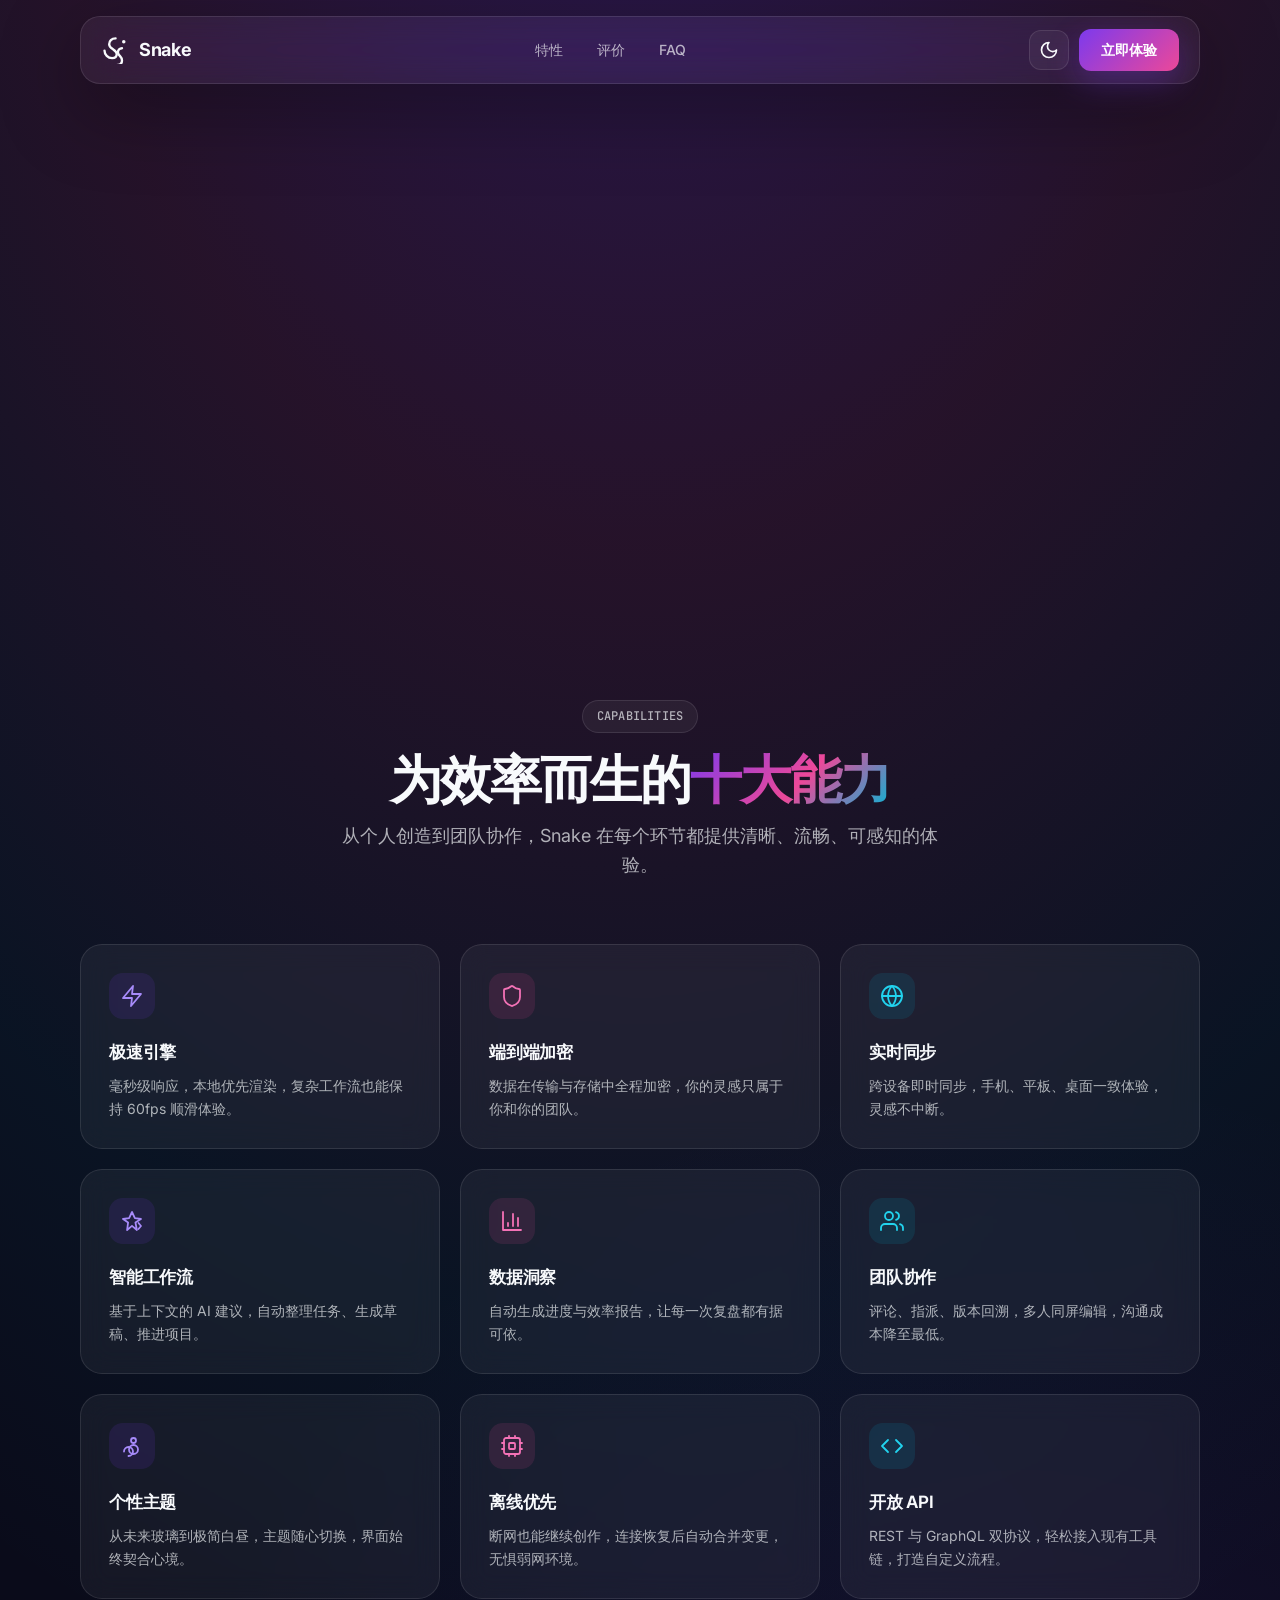
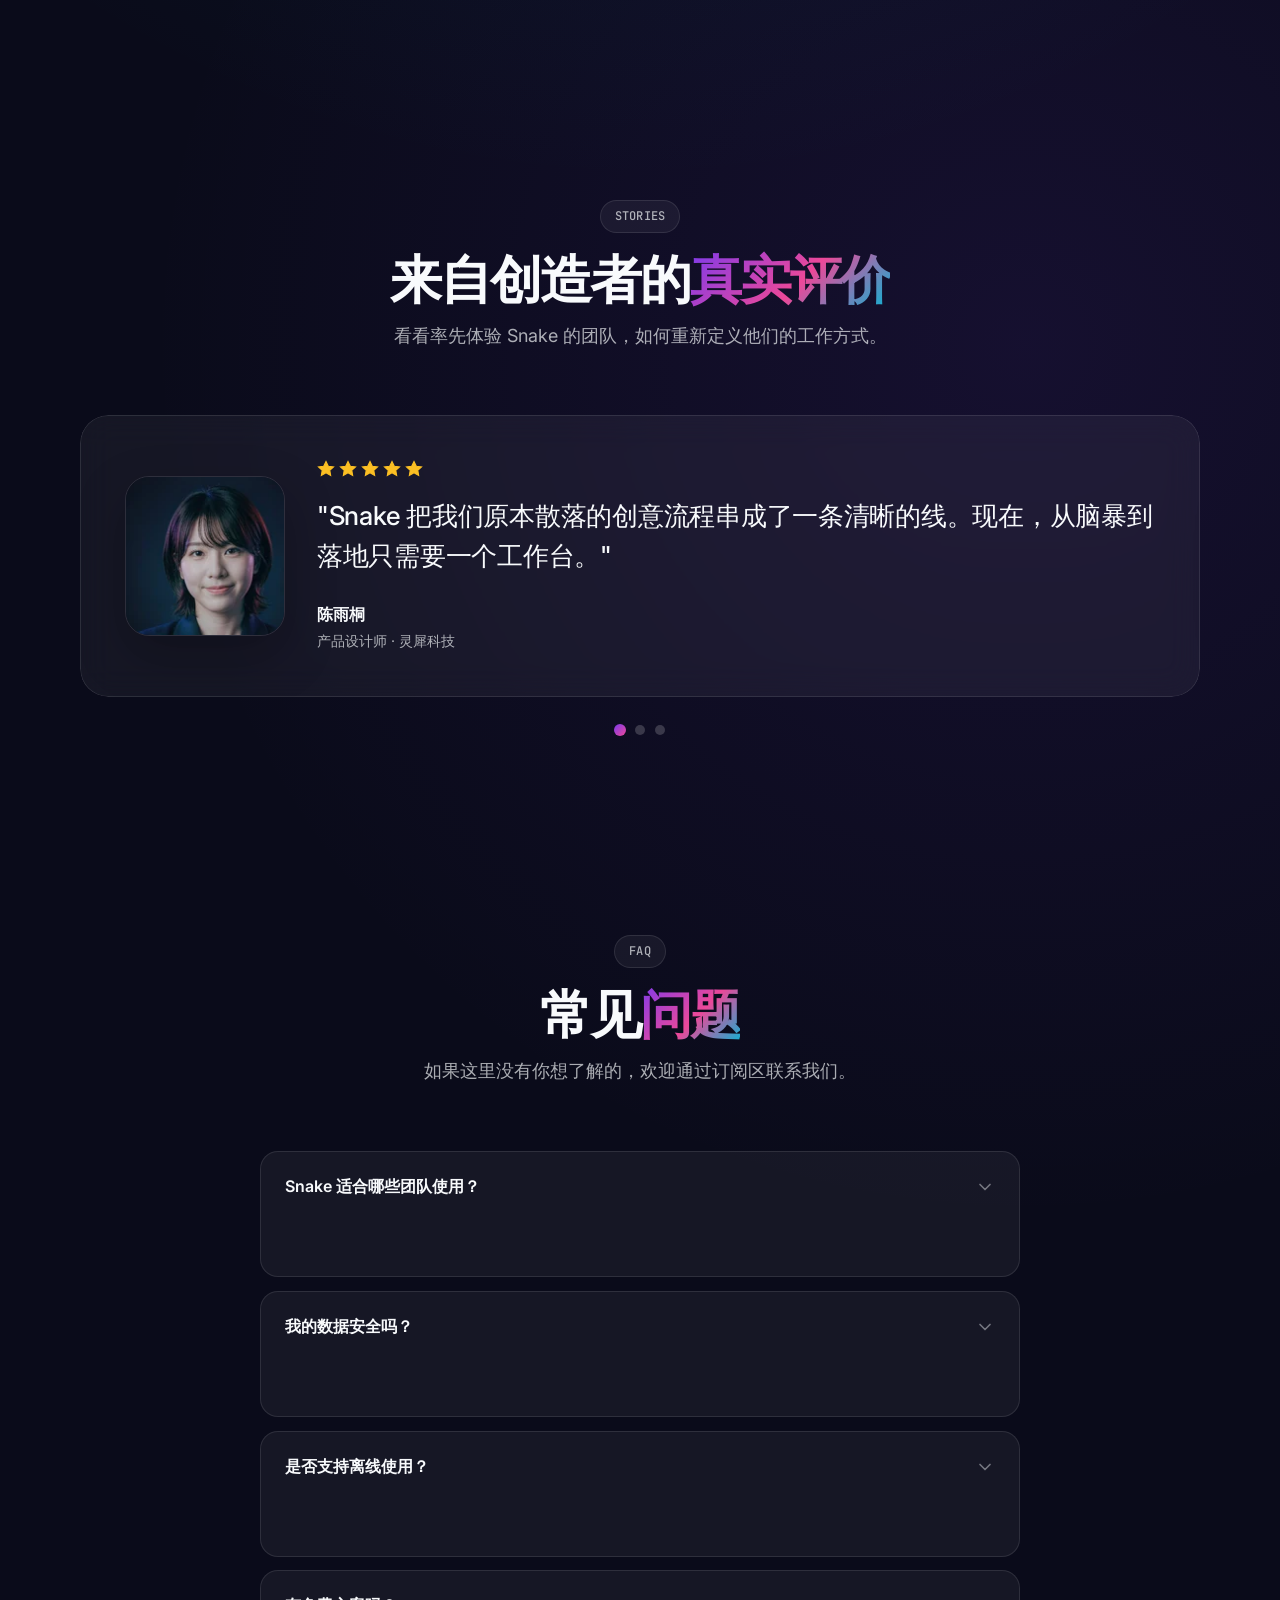
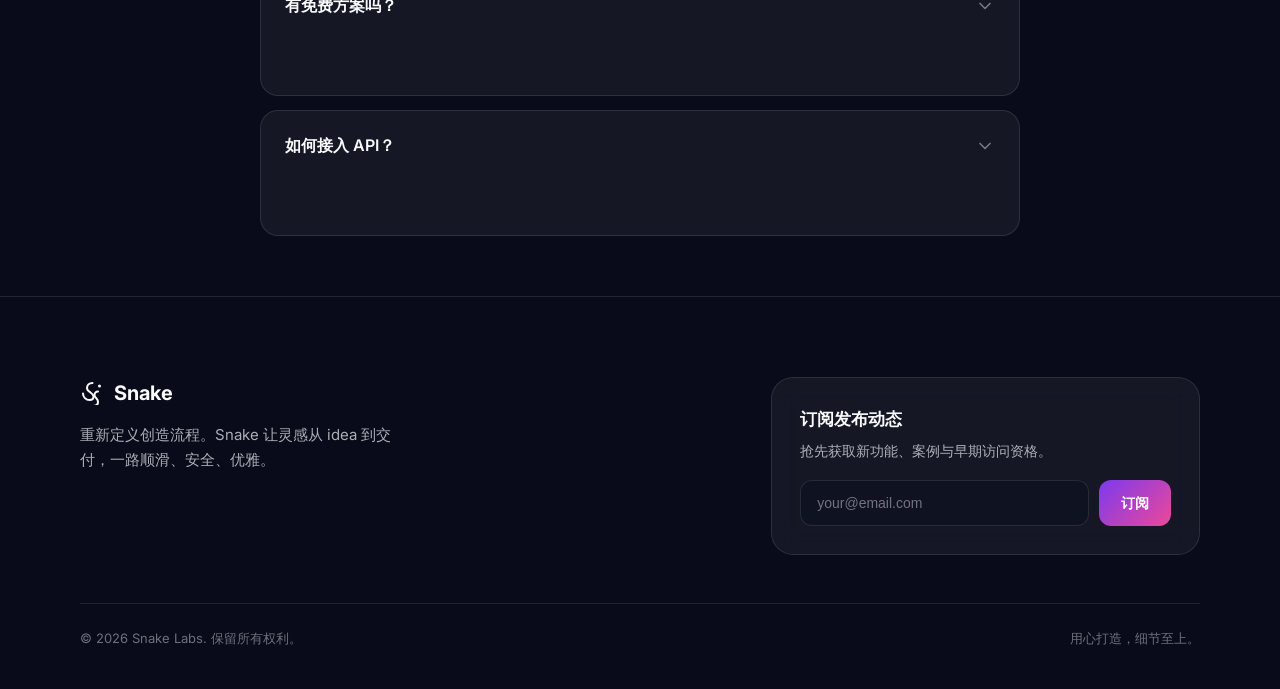
==== snake-landing.html @ 507a7ed9 "Add files via upload" ====
<!DOCTYPE html>
<html lang="zh-CN" data-theme="dark">
<head>
<meta charset="UTF-8">
<meta name="viewport" content="width=device-width, initial-scale=1.0">
<title>Snake · 重新定义创造流程</title>
<meta name="description" content="Snake 是一款从灵感到交付的 AI 协作工作台。极速、安全、优雅。">
<link rel="preconnect" href="https://fonts.googleapis.com">
<link href="https://fonts.googleapis.com/css2?family=Inter:wght@400;500;600;700;800&family=JetBrains+Mono:wght@400;500&display=swap" rel="stylesheet">
<style>
:root,
[data-theme="dark"] {
  --bg: #0A0B1A;
  --bg-elevated: #0F1221;
  --bg-radial: radial-gradient(ellipse 160% 80% at 50% -10%, rgba(124,58,237,0.28) 0%, rgba(236,72,153,0.12) 30%, rgba(6,182,212,0.05) 55%, transparent 70%), radial-gradient(circle at 80% 50%, rgba(124,58,237,0.10), transparent 40%), #0A0B1A;
  --surface: rgba(255, 255, 255, 0.05);
  --surface-hover: rgba(255, 255, 255, 0.09);
  --text-primary: #F8FAFC;
  --text-secondary: rgba(248, 250, 252, 0.68);
  --text-tertiary: rgba(248, 250, 252, 0.42);
  --hairline: rgba(255, 255, 255, 0.10);
  --hairline-strong: rgba(255, 255, 255, 0.18);
  --shadow: 0 24px 80px rgba(0, 0, 0, 0.35);
  --glow-violet: rgba(124, 58, 237, 0.45);
  --glow-pink: rgba(236, 72, 153, 0.35);
  --glow-cyan: rgba(6, 182, 212, 0.35);
}

[data-theme="light"] {
  --bg: #F8FAFC;
  --bg-elevated: #FFFFFF;
  --bg-radial: radial-gradient(ellipse 160% 80% at 50% -10%, rgba(124,58,237,0.14) 0%, rgba(236,72,153,0.08) 30%, rgba(6,182,212,0.05) 55%, transparent 70%), radial-gradient(circle at 80% 50%, rgba(124,58,237,0.06), transparent 40%), #F8FAFC;
  --surface: rgba(255, 255, 255, 0.72);
  --surface-hover: rgba(255, 255, 255, 0.90);
  --text-primary: #0A0B1A;
  --text-secondary: rgba(10, 11, 26, 0.64);
  --text-tertiary: rgba(10, 11, 26, 0.42);
  --hairline: rgba(10, 11, 26, 0.08);
  --hairline-strong: rgba(10, 11, 26, 0.14);
  --shadow: 0 24px 80px rgba(2, 6, 23, 0.10);
  --glow-violet: rgba(124, 58, 237, 0.22);
  --glow-pink: rgba(236, 72, 153, 0.16);
  --glow-cyan: rgba(6, 182, 212, 0.18);
}

* {
  box-sizing: border-box;
  margin: 0;
  padding: 0;
}

html {
  scroll-behavior: smooth;
}

body {
  font-family: "Inter", system-ui, -apple-system, BlinkMacSystemFont, "Segoe UI", Roboto, sans-serif;
  background: var(--bg-radial);
  color: var(--text-primary);
  min-height: 100vh;
  overflow-x: hidden;
  line-height: 1.6;
}

.mono {
  font-family: "JetBrains Mono", "SF Mono", Consolas, monospace;
}

a {
  color: inherit;
  text-decoration: none;
}

img {
  max-width: 100%;
  display: block;
}

button {
  font: inherit;
  cursor: pointer;
  border: none;
  background: none;
  color: inherit;
}

ul, ol {
  list-style: none;
}

.container {
  width: min(1120px, calc(100% - 48px));
  margin: 0 auto;
}

.section-label {
  display: inline-flex;
  align-items: center;
  gap: 8px;
  padding: 6px 14px;
  border-radius: 999px;
  background: var(--surface);
  border: 1px solid var(--hairline);
  color: var(--text-secondary);
  font-size: 12px;
  font-weight: 500;
  letter-spacing: 0.02em;
  font-family: "JetBrains Mono", monospace;
  text-transform: uppercase;
}

.gradient-text {
  background: linear-gradient(135deg, #7C3AED 0%, #EC4899 55%, #06B6D4 100%);
  -webkit-background-clip: text;
  background-clip: text;
  color: transparent;
}

.btn {
  display: inline-flex;
  align-items: center;
  justify-content: center;
  gap: 8px;
  padding: 14px 28px;
  border-radius: 14px;
  font-weight: 600;
  font-size: 15px;
  transition: transform 200ms ease-out, opacity 200ms ease-out, box-shadow 200ms ease-out;
}

.btn:active {
  transform: scale(0.98);
}

.btn-primary {
  background: linear-gradient(135deg, #7C3AED 0%, #EC4899 100%);
  color: #fff;
  box-shadow: 0 12px 32px rgba(124, 58, 237, 0.30);
}

.btn-primary:hover {
  transform: translateY(-2px);
  box-shadow: 0 18px 42px rgba(124, 58, 237, 0.40);
}

.btn-secondary {
  background: var(--surface);
  border: 1px solid var(--hairline);
  color: var(--text-primary);
  backdrop-filter: blur(10px);
}

.btn-secondary:hover {
  background: var(--surface-hover);
  border-color: var(--hairline-strong);
  transform: translateY(-2px);
}

.reveal {
  opacity: 0;
  transform: translateY(24px);
  transition: opacity 700ms cubic-bezier(0.16, 1, 0.3, 1), transform 700ms cubic-bezier(0.16, 1, 0.3, 1);
  will-change: transform, opacity;
}

.reveal.in-view {
  opacity: 1;
  transform: translateY(0);
}

/* Intro */
.intro-screen {
  position: fixed;
  inset: 0;
  z-index: 100;
  display: flex;
  align-items: center;
  justify-content: center;
  background: var(--bg-radial);
  pointer-events: none;
  opacity: 1;
  transition: opacity 600ms ease-out, visibility 600ms ease-out;
}

.intro-screen.is-hidden {
  opacity: 0;
  visibility: hidden;
}

.intro-text {
  font-size: clamp(28px, 6vw, 64px);
  font-weight: 700;
  letter-spacing: -0.03em;
  text-align: center;
  opacity: 0;
  transform: translateY(12px);
  transition: opacity 900ms ease-out, transform 900ms ease-out;
}

.intro-text.visible {
  opacity: 1;
  transform: translateY(0);
}

/* Navigation */
.nav {
  position: fixed;
  top: 0;
  left: 0;
  right: 0;
  z-index: 50;
  padding: 16px 0;
}

.nav-inner {
  display: flex;
  align-items: center;
  justify-content: space-between;
  padding: 12px 20px;
  border-radius: 20px;
  background: rgba(255, 255, 255, 0.05);
  border: 1px solid var(--hairline);
  backdrop-filter: blur(20px) saturate(140%);
  box-shadow: var(--shadow);
}

[data-theme="light"] .nav-inner {
  background: rgba(255, 255, 255, 0.72);
}

.nav-logo {
  display: inline-flex;
  align-items: center;
  gap: 10px;
  font-weight: 700;
  font-size: 18px;
  letter-spacing: -0.02em;
}

.nav-links {
  display: flex;
  align-items: center;
  gap: 6px;
}

.nav-links a {
  padding: 8px 14px;
  border-radius: 10px;
  font-size: 14px;
  font-weight: 500;
  color: var(--text-secondary);
  transition: color 200ms, background 200ms;
}

.nav-links a:hover {
  color: var(--text-primary);
  background: var(--surface);
}

.nav-actions {
  display: flex;
  align-items: center;
  gap: 10px;
}

.icon-btn {
  width: 40px;
  height: 40px;
  display: inline-flex;
  align-items: center;
  justify-content: center;
  border-radius: 12px;
  background: var(--surface);
  border: 1px solid var(--hairline);
  color: var(--text-primary);
  transition: background 200ms, transform 150ms;
}

.icon-btn:hover {
  background: var(--surface-hover);
  transform: translateY(-1px);
}

.icon-btn svg {
  width: 20px;
  height: 20px;
  stroke-width: 2;
}

.menu-toggle {
  display: none;
}

/* Hero */
.hero {
  padding: 160px 0 90px;
  position: relative;
}

.hero-grid {
  display: grid;
  grid-template-columns: 1.05fr 0.95fr;
  align-items: center;
  gap: 56px;
}

.hero-content > * {
  opacity: 0;
  transform: translateY(28px);
  transition: opacity 800ms cubic-bezier(0.16, 1, 0.3, 1), transform 800ms cubic-bezier(0.16, 1, 0.3, 1);
}

body.ready .hero-content > * {
  opacity: 1;
  transform: translateY(0);
}

body.ready .hero-content > *:nth-child(1) { transition-delay: 0ms; }
body.ready .hero-content > *:nth-child(2) { transition-delay: 90ms; }
body.ready .hero-content > *:nth-child(3) { transition-delay: 180ms; }
body.ready .hero-content > *:nth-child(4) { transition-delay: 270ms; }
body.ready .hero-content > *:nth-child(5) { transition-delay: 360ms; }

.hero-title {
  font-size: clamp(64px, 11vw, 120px);
  font-weight: 800;
  letter-spacing: -0.05em;
  line-height: 0.95;
  margin: 18px 0 22px;
}

.hero-subtitle {
  font-size: clamp(18px, 2.2vw, 22px);
  color: var(--text-secondary);
  max-width: 480px;
  line-height: 1.6;
}

.hero-actions {
  display: flex;
  flex-wrap: wrap;
  gap: 14px;
  margin-top: 38px;
}

/* Mockup */
.mockup-stage {
  perspective: 1200px;
  opacity: 0;
  transform: translateY(40px) rotateY(-8deg);
  transition: opacity 900ms cubic-bezier(0.16, 1, 0.3, 1) 420ms, transform 900ms cubic-bezier(0.16, 1, 0.3, 1) 420ms;
}

body.ready .mockup-stage {
  opacity: 1;
  transform: translateY(0) rotateY(0);
}

.mockup-card {
  position: relative;
  width: 100%;
  aspect-ratio: 16 / 10.5;
  border-radius: 24px;
  background: rgba(255, 255, 255, 0.06);
  border: 1px solid var(--hairline);
  box-shadow: 0 40px 100px rgba(0, 0, 0, 0.45), inset 0 1px 0 rgba(255,255,255,0.08);
  backdrop-filter: blur(16px);
  transform-style: preserve-3d;
  transform: rotateX(18deg) rotateY(-14deg) rotateZ(0deg);
  animation: mockupFloat 6s ease-in-out infinite;
}

.mockup-card::before {
  content: "";
  position: absolute;
  inset: -1px;
  border-radius: 25px;
  padding: 1px;
  background: linear-gradient(135deg, rgba(124,58,237,0.6), rgba(236,72,153,0.35), rgba(6,182,212,0.25));
  -webkit-mask: linear-gradient(#fff 0 0) content-box, linear-gradient(#fff 0 0);
  -webkit-mask-composite: xor;
  mask-composite: exclude;
  pointer-events: none;
}

.mockup-header {
  display: flex;
  align-items: center;
  gap: 8px;
  padding: 18px 22px;
  border-bottom: 1px solid var(--hairline);
}

.dot {
  width: 10px;
  height: 10px;
  border-radius: 50%;
  background: var(--text-tertiary);
}

.dot:first-child { background: #EC4899; }
.dot:nth-child(2) { background: #7C3AED; }
.dot:nth-child(3) { background: #06B6D4; }

.mockup-body {
  padding: 28px;
  display: grid;
  grid-template-columns: 1.4fr 1fr;
  gap: 24px;
  height: calc(100% - 60px);
}

.mockup-left {
  display: flex;
  flex-direction: column;
  gap: 18px;
}

.mockup-kicker {
  font-family: "JetBrains Mono", monospace;
  font-size: 11px;
  color: var(--text-tertiary);
  letter-spacing: 0.08em;
}

.mockup-headline {
  font-size: 28px;
  font-weight: 700;
  letter-spacing: -0.03em;
  line-height: 1.15;
}

.mockup-row {
  display: flex;
  align-items: center;
  gap: 12px;
  margin-top: auto;
}

.avatar-group {
  display: flex;
}

.avatar-group img {
  width: 36px;
  height: 36px;
  border-radius: 50%;
  border: 2px solid var(--bg-elevated);
  margin-left: -10px;
  object-fit: cover;
}

.avatar-group img:first-child {
  margin-left: 0;
}

.mockup-right {
  display: flex;
  flex-direction: column;
  gap: 16px;
}

.metric {
  flex: 1;
  border-radius: 16px;
  background: var(--surface);
  border: 1px solid var(--hairline);
  padding: 16px;
  display: flex;
  flex-direction: column;
  justify-content: space-between;
}

.metric-label {
  font-size: 12px;
  color: var(--text-secondary);
}

.metric-value {
  font-size: 26px;
  font-weight: 700;
}

.metric-bar {
  height: 6px;
  border-radius: 999px;
  background: var(--hairline);
  overflow: hidden;
  margin-top: 10px;
}

.metric-fill {
  height: 100%;
  width: 78%;
  border-radius: 999px;
  background: linear-gradient(90deg, #7C3AED, #EC4899);
}

/* Features */
.features {
  padding: 100px 0;
}

.section-head {
  text-align: center;
  max-width: 620px;
  margin: 0 auto 64px;
}

.section-title {
  font-size: clamp(34px, 5vw, 52px);
  font-weight: 800;
  letter-spacing: -0.04em;
  line-height: 1.1;
  margin: 18px 0 14px;
}

.section-desc {
  color: var(--text-secondary);
  font-size: 18px;
}

.feature-grid {
  display: grid;
  grid-template-columns: repeat(3, 1fr);
  gap: 20px;
}

.feature-card {
  padding: 28px;
  border-radius: 22px;
  background: var(--surface);
  border: 1px solid var(--hairline);
  backdrop-filter: blur(14px);
  transition: transform 300ms cubic-bezier(0.16, 1, 0.3, 1), background 200ms, border-color 200ms, box-shadow 300ms;
}

.feature-card:hover {
  transform: translateY(-8px);
  background: var(--surface-hover);
  border-color: var(--hairline-strong);
  box-shadow: 0 28px 60px rgba(0, 0, 0, 0.25);
}

.feature-icon {
  width: 46px;
  height: 46px;
  display: inline-flex;
  align-items: center;
  justify-content: center;
  border-radius: 14px;
  margin-bottom: 20px;
  background: rgba(124, 58, 237, 0.12);
  color: #A78BFA;
}

.feature-card:nth-child(3n+2) .feature-icon {
  background: rgba(236, 72, 153, 0.12);
  color: #F472B6;
}

.feature-card:nth-child(3n+3) .feature-icon {
  background: rgba(6, 182, 212, 0.12);
  color: #22D3EE;
}

.feature-icon svg {
  width: 24px;
  height: 24px;
  stroke-width: 1.8;
}

.feature-title {
  font-size: 17px;
  font-weight: 650;
  margin-bottom: 8px;
  letter-spacing: -0.01em;
}

.feature-text {
  font-size: 14px;
  color: var(--text-secondary);
  line-height: 1.65;
}

/* Testimonials */
.testimonials {
  padding: 100px 0;
  overflow: hidden;
}

.carousel-wrap {
  position: relative;
  margin-top: 60px;
}

.carousel-viewport {
  overflow: hidden;
  border-radius: 28px;
}

.carousel-track {
  display: flex;
  transition: transform 500ms cubic-bezier(0.16, 1, 0.3, 1);
  cursor: grab;
}

.carousel-track.is-dragging {
  cursor: grabbing;
  transition: none;
}

.testimonial-card {
  flex: 0 0 100%;
  padding: 44px;
  border-radius: 28px;
  background: var(--surface);
  border: 1px solid var(--hairline);
  backdrop-filter: blur(16px);
  display: grid;
  grid-template-columns: auto 1fr;
  gap: 32px;
  align-items: center;
  user-select: none;
}

.testimonial-avatar {
  width: 160px;
  height: 160px;
  border-radius: 24px;
  object-fit: cover;
  border: 1px solid var(--hairline);
  box-shadow: 0 20px 50px rgba(0,0,0,0.25);
}

.testimonial-quote {
  font-size: clamp(20px, 2.4vw, 26px);
  line-height: 1.55;
  font-weight: 500;
  letter-spacing: -0.01em;
  margin-bottom: 26px;
}

.testimonial-stars {
  display: flex;
  gap: 4px;
  margin-bottom: 18px;
  color: #FBBF24;
}

.testimonial-stars svg {
  width: 18px;
  height: 18px;
  fill: currentColor;
  stroke: currentColor;
  stroke-width: 1.5;
}

.testimonial-name {
  font-weight: 700;
  font-size: 16px;
  margin-bottom: 2px;
}

.testimonial-role {
  font-size: 14px;
  color: var(--text-secondary);
}

.carousel-dots {
  display: flex;
  justify-content: center;
  gap: 10px;
  margin-top: 28px;
}

.carousel-dot {
  width: 10px;
  height: 10px;
  border-radius: 50%;
  background: var(--hairline-strong);
  transition: transform 200ms, background 200ms;
}

.carousel-dot.active {
  background: linear-gradient(135deg, #7C3AED, #EC4899);
  transform: scale(1.2);
}

/* FAQ */
.faq {
  padding: 100px 0 60px;
}

.faq-list {
  max-width: 760px;
  margin: 52px auto 0;
  display: flex;
  flex-direction: column;
  gap: 14px;
}

.faq-item {
  border-radius: 18px;
  background: var(--surface);
  border: 1px solid var(--hairline);
  overflow: hidden;
}

.faq-question {
  width: 100%;
  display: flex;
  align-items: center;
  justify-content: space-between;
  padding: 22px 24px;
  text-align: left;
  font-size: 16px;
  font-weight: 600;
  color: var(--text-primary);
  transition: background 200ms;
}

.faq-question:hover {
  background: var(--surface-hover);
}

.faq-question svg {
  width: 20px;
  height: 20px;
  flex-shrink: 0;
  color: var(--text-tertiary);
  transition: transform 300ms cubic-bezier(0.16, 1, 0.3, 1);
}

.faq-item.open .faq-question svg {
  transform: rotate(180deg);
}

.faq-answer {
  padding: 0 24px;
  opacity: 0;
  transform: translateY(-10px);
  visibility: hidden;
  transition: opacity 300ms ease-out, transform 300ms ease-out, visibility 300ms ease-out;
}

.faq-item.open .faq-answer {
  padding-bottom: 24px;
  opacity: 1;
  transform: translateY(0);
  visibility: visible;
}

.faq-answer p {
  color: var(--text-secondary);
  line-height: 1.7;
}

/* Footer */
.footer {
  padding: 80px 0 40px;
  border-top: 1px solid var(--hairline);
}

.footer-grid {
  display: grid;
  grid-template-columns: 1.2fr 0.8fr;
  gap: 48px;
  align-items: start;
}

.footer-brand {
  display: flex;
  align-items: center;
  gap: 10px;
  font-weight: 700;
  font-size: 20px;
  margin-bottom: 14px;
}

.footer-copy {
  color: var(--text-secondary);
  font-size: 15px;
  max-width: 340px;
  line-height: 1.65;
}

.subscribe {
  border-radius: 22px;
  background: var(--surface);
  border: 1px solid var(--hairline);
  padding: 28px;
  backdrop-filter: blur(14px);
}

.subscribe-title {
  font-size: 17px;
  font-weight: 650;
  margin-bottom: 6px;
}

.subscribe-desc {
  font-size: 14px;
  color: var(--text-secondary);
  margin-bottom: 18px;
}

.subscribe-form {
  display: flex;
  gap: 10px;
}

.subscribe-input {
  flex: 1;
  min-width: 0;
  padding: 12px 16px;
  border-radius: 12px;
  border: 1px solid var(--hairline);
  background: var(--bg-elevated);
  color: var(--text-primary);
  font-size: 14px;
  outline: none;
  transition: border-color 200ms, box-shadow 200ms;
}

.subscribe-input:focus {
  border-color: #7C3AED;
  box-shadow: 0 0 0 3px rgba(124, 58, 237, 0.15);
}

.subscribe-input::placeholder {
  color: var(--text-tertiary);
}

.subscribe-btn {
  padding: 12px 22px;
  border-radius: 12px;
  background: linear-gradient(135deg, #7C3AED, #EC4899);
  color: #fff;
  font-weight: 600;
  font-size: 14px;
  display: inline-flex;
  align-items: center;
  gap: 8px;
  transition: opacity 200ms, transform 150ms;
}

.subscribe-btn:hover {
  transform: translateY(-1px);
}

.subscribe-btn:disabled {
  opacity: 0.65;
  cursor: not-allowed;
}

.spinner {
  width: 16px;
  height: 16px;
  border: 2px solid rgba(255,255,255,0.35);
  border-top-color: #fff;
  border-radius: 50%;
  animation: spin 700ms linear infinite;
}

.footer-legal {
  margin-top: 48px;
  padding-top: 24px;
  border-top: 1px solid var(--hairline);
  display: flex;
  justify-content: space-between;
  color: var(--text-tertiary);
  font-size: 13px;
}

/* Toast */
.toast {
  position: fixed;
  bottom: 28px;
  left: 50%;
  transform: translateX(-50%) translateY(20px);
  opacity: 0;
  z-index: 90;
  pointer-events: none;
  transition: opacity 300ms ease-out, transform 300ms ease-out;
}

.toast.visible {
  opacity: 1;
  transform: translateX(-50%) translateY(0);
}

.toast-inner {
  display: inline-flex;
  align-items: center;
  gap: 10px;
  padding: 12px 22px;
  border-radius: 999px;
  background: rgba(10, 11, 26, 0.92);
  border: 1px solid rgba(255,255,255,0.12);
  color: #fff;
  font-size: 14px;
  font-weight: 500;
  box-shadow: 0 16px 40px rgba(0,0,0,0.30);
  backdrop-filter: blur(12px);
}

[data-theme="light"] .toast-inner {
  background: rgba(10, 11, 26, 0.88);
  color: #fff;
}

.toast-inner svg {
  width: 18px;
  height: 18px;
  color: #22D3EE;
}

/* Animations */
@keyframes mockupFloat {
  0%, 100% { transform: rotateX(18deg) rotateY(-14deg) translateY(0); }
  50% { transform: rotateX(18deg) rotateY(-14deg) translateY(-12px); }
}

@keyframes spin {
  to { transform: rotate(360deg); }
}

/* Reduced motion */
@media (prefers-reduced-motion: reduce) {
  *, *::before, *::after {
    animation-duration: 0.01ms !important;
    animation-iteration-count: 1 !important;
    transition-duration: 0.01ms !important;
    scroll-behavior: auto !important;
  }
  .intro-screen {
    display: none;
  }
  .reveal,
  .hero-content > *,
  .mockup-stage {
    opacity: 1;
    transform: none;
  }
}

/* Responsive */
@media (max-width: 900px) {
  .hero-grid {
    grid-template-columns: 1fr;
    gap: 52px;
  }
  .mockup-card {
    transform: rotateX(12deg) rotateY(-8deg);
  }
  .feature-grid {
    grid-template-columns: repeat(2, 1fr);
  }
  .testimonial-card {
    grid-template-columns: 1fr;
    text-align: center;
    gap: 24px;
  }
  .testimonial-avatar {
    margin: 0 auto;
  }
  .testimonial-stars {
    justify-content: center;
  }
  .footer-grid {
    grid-template-columns: 1fr;
  }
}

@media (max-width: 640px) {
  .nav-links, .nav-actions .btn {
    display: none;
  }
  .menu-toggle {
    display: inline-flex;
  }
  .nav.is-open .nav-links {
    display: flex;
    flex-direction: column;
    position: absolute;
    top: 74px;
    left: 0;
    right: 0;
    background: var(--surface);
    border: 1px solid var(--hairline);
    border-radius: 18px;
    padding: 12px;
    box-shadow: var(--shadow);
    backdrop-filter: blur(18px);
  }
  .nav.is-open .nav-actions {
    display: none;
  }
  .hero {
    padding-top: 120px;
  }
  .feature-grid {
    grid-template-columns: 1fr;
  }
  .hero-actions {
    flex-direction: column;
  }
  .hero-actions .btn {
    width: 100%;
  }
  .mockup-body {
    grid-template-columns: 1fr;
    padding: 20px;
  }
  .mockup-headline {
    font-size: 20px;
  }
  .subscribe-form {
    flex-direction: column;
  }
  .subscribe-form .subscribe-btn {
    width: 100%;
    justify-content: center;
  }
  .testimonial-card {
    padding: 28px;
  }
  .testimonial-avatar {
    width: 120px;
    height: 120px;
  }
}
</style>
</head>
<body>

<div class="intro-screen" id="introScreen" aria-hidden="true">
  <div class="intro-text" id="introText">欢迎来到 Snake 的官网</div>
</div>

<header class="nav" id="nav" role="banner">
  <div class="container">
    <div class="nav-inner">
      <a href="#" class="nav-logo" aria-label="Snake 首页">
        <svg width="28" height="28" viewBox="0 0 24 24" fill="none" stroke="currentColor" stroke-width="2" stroke-linecap="round" stroke-linejoin="round">
          <path d="M12.5 2c-3.5 0-5.5 2.5-5.5 5 0 2.5 2 3.5 3.5 4.5s3 2 3 4c0 2-1.5 3.5-4 3.5a6.5 6.5 0 0 1-6.5-6.5"></path>
          <path d="M18 10.5a3.5 3.5 0 0 0-3.5 3.5c0 1.5 1 2.5 2 3.5s1.5 2 1.5 3.5c0 2.5-2 4-5 4"></path>
          <circle cx="19.5" cy="5" r="1.5" fill="currentColor" stroke="none"></circle>
        </svg>
        Snake
      </a>
      <nav class="nav-links" role="navigation" aria-label="主导航">
        <a href="#features">特性</a>
        <a href="#testimonials">评价</a>
        <a href="#faq">FAQ</a>
      </nav>
      <div class="nav-actions">
        <button class="icon-btn" id="themeBtn" aria-label="切换明暗主题">
          <svg class="moon" viewBox="0 0 24 24" fill="none" stroke="currentColor" stroke-width="2" stroke-linecap="round" stroke-linejoin="round"><path d="M12 3a6 6 0 0 0 9 9 9 9 0 1 1-9-9z"></path></svg>
          <svg class="sun" viewBox="0 0 24 24" fill="none" stroke="currentColor" stroke-width="2" stroke-linecap="round" stroke-linejoin="round" style="display:none;"><circle cx="12" cy="12" r="4"></circle><path d="M12 2v2M12 20v2M4.93 4.93l1.41 1.41M17.66 17.66l1.41 1.41M2 12h2M20 12h2M6.34 17.66l-1.41 1.41M19.07 4.93l-1.41 1.41"></path></svg>
        </button>
        <a href="#subscribe" class="btn btn-primary" style="padding:10px 22px; border-radius:12px; font-size:14px;">立即体验</a>
      </div>
      <button class="icon-btn menu-toggle" id="menuBtn" aria-label="展开菜单" aria-expanded="false">
        <svg viewBox="0 0 24 24" fill="none" stroke="currentColor" stroke-width="2" stroke-linecap="round" stroke-linejoin="round"><path d="M4 6h16M4 12h16M4 18h16"></path></svg>
      </button>
    </div>
  </div>
</header>

<main>
  <section class="hero" id="hero" aria-label="主页横幅">
    <div class="container hero-grid">
      <div class="hero-content">
        <div class="section-label"><span class="mono">Snake 1.0</span> 正式发布</div>
        <h1 class="hero-title gradient-text">Snake</h1>
        <p class="hero-subtitle">一款从灵感到交付的 AI 协作工作台。让创意流动更快、更安全、更有质感。</p>
        <div class="hero-actions">
          <a href="#subscribe" class="btn btn-primary">免费开始 <svg width="18" height="18" viewBox="0 0 24 24" fill="none" stroke="currentColor" stroke-width="2" stroke-linecap="round" stroke-linejoin="round"><path d="M5 12h14"></path><path d="m12 5 7 7-7 7"></path></svg></a>
          <button class="btn btn-secondary" id="watchBtn">观看发布 <svg width="18" height="18" viewBox="0 0 24 24" fill="none" stroke="currentColor" stroke-width="2" stroke-linecap="round" stroke-linejoin="round"><path d="M5 5l14 7-14 7z"></path></svg></button>
        </div>
      </div>
      <div class="mockup-stage" aria-hidden="true">
        <div class="mockup-card">
          <div class="mockup-header">
            <span class="dot"></span><span class="dot"></span><span class="dot"></span>
          </div>
          <div class="mockup-body">
            <div class="mockup-left">
              <div class="mockup-kicker mono">DASHBOARD / OVERVIEW</div>
              <div class="mockup-headline gradient-text">让每一次协作<br>都如丝般顺滑</div>
              <div class="mockup-row">
                <div class="avatar-group">
                  <img src="[data-uri]" alt=""><img src="[data-uri]" alt=""><img src="[data-uri]" alt="">
                </div>
                <span style="font-size:13px;color:var(--text-tertiary);">3 位协作者在线</span>
              </div>
            </div>
            <div class="mockup-right">
              <div class="metric">
                <div class="metric-label">本周效率提升</div>
                <div class="metric-value gradient-text">+42%</div>
                <div class="metric-bar"><div class="metric-fill"></div></div>
              </div>
            </div>
          </div>
        </div>
      </div>
    </div>
  </section>

  <section class="features" id="features" aria-labelledby="features-title">
    <div class="container">
      <div class="section-head reveal">
        <div class="section-label"><span class="mono">Capabilities</span></div>
        <h2 class="section-title" id="features-title">为效率而生的<span class="gradient-text">十大能力</span></h2>
        <p class="section-desc">从个人创造到团队协作，Snake 在每个环节都提供清晰、流畅、可感知的体验。</p>
      </div>
      <div class="feature-grid">
        <article class="feature-card reveal" style="transition-delay:0ms;">
          <div class="feature-icon"><svg viewBox="0 0 24 24" fill="none" stroke="currentColor" stroke-width="2" stroke-linecap="round" stroke-linejoin="round"><polygon points="13 2 3 14 12 14 11 22 21 10 12 10 13 2"></polygon></svg></div>
          <h3 class="feature-title">极速引擎</h3>
          <p class="feature-text">毫秒级响应，本地优先渲染，复杂工作流也能保持 60fps 顺滑体验。</p>
        </article>
        <article class="feature-card reveal" style="transition-delay:60ms;">
          <div class="feature-icon"><svg viewBox="0 0 24 24" fill="none" stroke="currentColor" stroke-width="2" stroke-linecap="round" stroke-linejoin="round"><path d="M20 13c0 5-3.5 7.5-7.66 8.95a1 1 0 0 1-.67-.01C7.5 20.5 4 18 4 13V6a1 1 0 0 1 1-1c2 0 4.5-1.2 6.24-2.72a1.17 1.17 0 0 1 1.52 0C14.51 3.81 17 5 19 5a1 1 0 0 1 1 1z"></path></svg></div>
          <h3 class="feature-title">端到端加密</h3>
          <p class="feature-text">数据在传输与存储中全程加密，你的灵感只属于你和你的团队。</p>
        </article>
        <article class="feature-card reveal" style="transition-delay:120ms;">
          <div class="feature-icon"><svg viewBox="0 0 24 24" fill="none" stroke="currentColor" stroke-width="2" stroke-linecap="round" stroke-linejoin="round"><circle cx="12" cy="12" r="10"></circle><path d="M2 12h20"></path><path d="M12 2a15.3 15.3 0 0 1 4 10 15.3 15.3 0 0 1-4 10 15.3 15.3 0 0 1-4-10 15.3 15.3 0 0 1 4-10z"></path></svg></div>
          <h3 class="feature-title">实时同步</h3>
          <p class="feature-text">跨设备即时同步，手机、平板、桌面一致体验，灵感不中断。</p>
        </article>
        <article class="feature-card reveal" style="transition-delay:180ms;">
          <div class="feature-icon"><svg viewBox="0 0 24 24" fill="none" stroke="currentColor" stroke-width="2" stroke-linecap="round" stroke-linejoin="round"><path d="M12 3 9.1 9.1 3 10l5.1 3.4L7.1 21 12 16.9 16.9 21l-1.5-7.6L21 10l-6.1-.9L12 3z"></path><path d="M18.5 14 21 17l-2.5 3"></path></svg></div>
          <h3 class="feature-title">智能工作流</h3>
          <p class="feature-text">基于上下文的 AI 建议，自动整理任务、生成草稿、推进项目。</p>
        </article>
        <article class="feature-card reveal" style="transition-delay:240ms;">
          <div class="feature-icon"><svg viewBox="0 0 24 24" fill="none" stroke="currentColor" stroke-width="2" stroke-linecap="round" stroke-linejoin="round"><path d="M3 3v18h18"></path><path d="M18 17V9"></path><path d="M13 17V5"></path><path d="M8 17v-3"></path></svg></div>
          <h3 class="feature-title">数据洞察</h3>
          <p class="feature-text">自动生成进度与效率报告，让每一次复盘都有据可依。</p>
        </article>
        <article class="feature-card reveal" style="transition-delay:300ms;">
          <div class="feature-icon"><svg viewBox="0 0 24 24" fill="none" stroke="currentColor" stroke-width="2" stroke-linecap="round" stroke-linejoin="round"><path d="M17 21v-2a4 4 0 0 0-4-4H5a4 4 0 0 0-4 4v2"></path><circle cx="9" cy="7" r="4"></circle><path d="M23 21v-2a4 4 0 0 0-3-3.87"></path><path d="M16 3.13a4 4 0 0 1 0 7.75"></path></svg></div>
          <h3 class="feature-title">团队协作</h3>
          <p class="feature-text">评论、指派、版本回溯，多人同屏编辑，沟通成本降至最低。</p>
        </article>
        <article class="feature-card reveal" style="transition-delay:360ms;">
          <div class="feature-icon"><svg viewBox="0 0 24 24" fill="none" stroke="currentColor" stroke-width="2" stroke-linecap="round" stroke-linejoin="round"><circle cx="13.5" cy="6.5" r="2.5"></circle><path d="M13.5 11a4.5 4.5 0 1 0 0 9 4.5 4.5 0 0 0 0-9z"></path><path d="M4 17.5A4.5 4.5 0 1 1 8.5 22"></path></svg></div>
          <h3 class="feature-title">个性主题</h3>
          <p class="feature-text">从未来玻璃到极简白昼，主题随心切换，界面始终契合心境。</p>
        </article>
        <article class="feature-card reveal" style="transition-delay:420ms;">
          <div class="feature-icon"><svg viewBox="0 0 24 24" fill="none" stroke="currentColor" stroke-width="2" stroke-linecap="round" stroke-linejoin="round"><rect x="4" y="4" width="16" height="16" rx="2"></rect><rect x="9" y="9" width="6" height="6" rx="1"></rect><path d="M15 2v2"></path><path d="M15 20v2"></path><path d="M2 15h2"></path><path d="M2 9h2"></path><path d="M20 15h2"></path><path d="M20 9h2"></path><path d="M9 2v2"></path><path d="M9 20v2"></path></svg></div>
          <h3 class="feature-title">离线优先</h3>
          <p class="feature-text">断网也能继续创作，连接恢复后自动合并变更，无惧弱网环境。</p>
        </article>
        <article class="feature-card reveal" style="transition-delay:480ms;">
          <div class="feature-icon"><svg viewBox="0 0 24 24" fill="none" stroke="currentColor" stroke-width="2" stroke-linecap="round" stroke-linejoin="round"><polyline points="16 18 22 12 16 6"></polyline><polyline points="8 6 2 12 8 18"></polyline></svg></div>
          <h3 class="feature-title">开放 API</h3>
          <p class="feature-text">REST 与 GraphQL 双协议，轻松接入现有工具链，打造自定义流程。</p>
        </article>
      </div>
    </div>
  </section>

  <section class="testimonials" id="testimonials" aria-labelledby="testimonials-title">
    <div class="container">
      <div class="section-head reveal">
        <div class="section-label"><span class="mono">Stories</span></div>
        <h2 class="section-title" id="testimonials-title">来自创造者的<span class="gradient-text">真实评价</span></h2>
        <p class="section-desc">看看率先体验 Snake 的团队，如何重新定义他们的工作方式。</p>
      </div>
      <div class="carousel-wrap">
        <div class="carousel-viewport">
          <div class="carousel-track" id="track" role="list">
            <div class="testimonial-card" role="listitem">
              <img class="testimonial-avatar" src="[data-uri]" alt="">
              <div>
                <div class="testimonial-stars" aria-label="5 星评价">
                  <svg viewBox="0 0 24 24"><path d="M12 2l3.09 6.26L22 9.27l-5 4.34 1.18 6.88L12 16.9l-6.18 3.59L7 13.61 2 9.27l6.91-1.01L12 2z"></path></svg>
                  <svg viewBox="0 0 24 24"><path d="M12 2l3.09 6.26L22 9.27l-5 4.34 1.18 6.88L12 16.9l-6.18 3.59L7 13.61 2 9.27l6.91-1.01L12 2z"></path></svg>
                  <svg viewBox="0 0 24 24"><path d="M12 2l3.09 6.26L22 9.27l-5 4.34 1.18 6.88L12 16.9l-6.18 3.59L7 13.61 2 9.27l6.91-1.01L12 2z"></path></svg>
                  <svg viewBox="0 0 24 24"><path d="M12 2l3.09 6.26L22 9.27l-5 4.34 1.18 6.88L12 16.9l-6.18 3.59L7 13.61 2 9.27l6.91-1.01L12 2z"></path></svg>
                  <svg viewBox="0 0 24 24"><path d="M12 2l3.09 6.26L22 9.27l-5 4.34 1.18 6.88L12 16.9l-6.18 3.59L7 13.61 2 9.27l6.91-1.01L12 2z"></path></svg>
                </div>
                <blockquote class="testimonial-quote">"Snake 把我们原本散落的创意流程串成了一条清晰的线。现在，从脑暴到落地只需要一个工作台。"</blockquote>
                <div class="testimonial-name">陈雨桐</div>
                <div class="testimonial-role">产品设计师 · 灵犀科技</div>
              </div>
            </div>
            <div class="testimonial-card" role="listitem">
              <img class="testimonial-avatar" src="[data-uri]" alt="">
              <div>
                <div class="testimonial-stars" aria-label="5 星评价">
                  <svg viewBox="0 0 24 24"><path d="M12 2l3.09 6.26L22 9.27l-5 4.34 1.18 6.88L12 16.9l-6.18 3.59L7 13.61 2 9.27l6.91-1.01L12 2z"></path></svg>
                  <svg viewBox="0 0 24 24"><path d="M12 2l3.09 6.26L22 9.27l-5 4.34 1.18 6.88L12 16.9l-6.18 3.59L7 13.61 2 9.27l6.91-1.01L12 2z"></path></svg>
                  <svg viewBox="0 0 24 24"><path d="M12 2l3.09 6.26L22 9.27l-5 4.34 1.18 6.88L12 16.9l-6.18 3.59L7 13.61 2 9.27l6.91-1.01L12 2z"></path></svg>
                  <svg viewBox="0 0 24 24"><path d="M12 2l3.09 6.26L22 9.27l-5 4.34 1.18 6.88L12 16.9l-6.18 3.59L7 13.61 2 9.27l6.91-1.01L12 2z"></path></svg>
                  <svg viewBox="0 0 24 24"><path d="M12 2l3.09 6.26L22 9.27l-5 4.34 1.18 6.88L12 16.9l-6.18 3.59L7 13.61 2 9.27l6.91-1.01L12 2z"></path></svg>
                </div>
                <blockquote class="testimonial-quote">"作为开发者，我最喜欢它的离线优先和开放 API。Snake 既懂创作者，也懂工程师。"</blockquote>
                <div class="testimonial-name">刘子墨</div>
                <div class="testimonial-role">高级前端工程师 · 青云实验室</div>
              </div>
            </div>
            <div class="testimonial-card" role="listitem">
              <img class="testimonial-avatar" src="[data-uri]" alt="">
              <div>
                <div class="testimonial-stars" aria-label="5 星评价">
                  <svg viewBox="0 0 24 24"><path d="M12 2l3.09 6.26L22 9.27l-5 4.34 1.18 6.88L12 16.9l-6.18 3.59L7 13.61 2 9.27l6.91-1.01L12 2z"></path></svg>
                  <svg viewBox="0 0 24 24"><path d="M12 2l3.09 6.26L22 9.27l-5 4.34 1.18 6.88L12 16.9l-6.18 3.59L7 13.61 2 9.27l6.91-1.01L12 2z"></path></svg>
                  <svg viewBox="0 0 24 24"><path d="M12 2l3.09 6.26L22 9.27l-5 4.34 1.18 6.88L12 16.9l-6.18 3.59L7 13.61 2 9.27l6.91-1.01L12 2z"></path></svg>
                  <svg viewBox="0 0 24 24"><path d="M12 2l3.09 6.26L22 9.27l-5 4.34 1.18 6.88L12 16.9l-6.18 3.59L7 13.61 2 9.27l6.91-1.01L12 2z"></path></svg>
                  <svg viewBox="0 0 24 24"><path d="M12 2l3.09 6.26L22 9.27l-5 4.34 1.18 6.88L12 16.9l-6.18 3.59L7 13.61 2 9.27l6.91-1.01L12 2z"></path></svg>
                </div>
                <blockquote class="testimonial-quote">"我们评估了七款协作工具，Snake 是唯一让设计、产品和工程团队都愿意每天打开的那一个。"</blockquote>
                <div class="testimonial-name">张若水</div>
                <div class="testimonial-role">联合创始人 · 潮汐资本</div>
              </div>
            </div>
          </div>
        </div>
        <div class="carousel-dots" id="dots" aria-hidden="true"></div>
      </div>
    </div>
  </section>

  <section class="faq" id="faq" aria-labelledby="faq-title">
    <div class="container">
      <div class="section-head reveal">
        <div class="section-label"><span class="mono">FAQ</span></div>
        <h2 class="section-title" id="faq-title">常见<span class="gradient-text">问题</span></h2>
        <p class="section-desc">如果这里没有你想了解的，欢迎通过订阅区联系我们。</p>
      </div>
      <div class="faq-list">
        <div class="faq-item reveal" style="transition-delay:0ms;">
          <button class="faq-question" aria-expanded="false">
            Snake 适合哪些团队使用？
            <svg viewBox="0 0 24 24" fill="none" stroke="currentColor" stroke-width="2" stroke-linecap="round" stroke-linejoin="round"><path d="m6 9 6 6 6-6"></path></svg>
          </button>
          <div class="faq-answer"><p>Snake 面向任何需要把创意转化为成果的个体与团队：设计师、产品经理、开发者、内容创作者、市场团队，都能在其中找到适合自己的工作方式。</p></div>
        </div>
        <div class="faq-item reveal" style="transition-delay:80ms;">
          <button class="faq-question" aria-expanded="false">
            我的数据安全吗？
            <svg viewBox="0 0 24 24" fill="none" stroke="currentColor" stroke-width="2" stroke-linecap="round" stroke-linejoin="round"><path d="m6 9 6 6 6-6"></path></svg>
          </button>
          <div class="faq-answer"><p>Snake 采用端到端加密与零知识架构，你的数据在离开设备前即被加密。我们绝不会出售或训练你的内容。</p></div>
        </div>
        <div class="faq-item reveal" style="transition-delay:160ms;">
          <button class="faq-question" aria-expanded="false">
            是否支持离线使用？
            <svg viewBox="0 0 24 24" fill="none" stroke="currentColor" stroke-width="2" stroke-linecap="round" stroke-linejoin="round"><path d="m6 9 6 6 6-6"></path></svg>
          </button>
          <div class="faq-answer"><p>支持。Snake 的离线优先架构让你在飞机、地铁或弱网环境下也能继续工作，联网后自动同步并解决冲突。</p></div>
        </div>
        <div class="faq-item reveal" style="transition-delay:240ms;">
          <button class="faq-question" aria-expanded="false">
            有免费方案吗？
            <svg viewBox="0 0 24 24" fill="none" stroke="currentColor" stroke-width="2" stroke-linecap="round" stroke-linejoin="round"><path d="m6 9 6 6 6-6"></path></svg>
          </button>
          <div class="faq-answer"><p>有的。个人创作者可免费使用全部核心功能；团队版提供更高级的协作、管理与 API 配额，可按需升级。</p></div>
        </div>
        <div class="faq-item reveal" style="transition-delay:320ms;">
          <button class="faq-question" aria-expanded="false">
            如何接入 API？
            <svg viewBox="0 0 24 24" fill="none" stroke="currentColor" stroke-width="2" stroke-linecap="round" stroke-linejoin="round"><path d="m6 9 6 6 6-6"></path></svg>
          </button>
          <div class="faq-answer"><p>注册后可在设置中生成访问令牌，我们提供 REST 与 GraphQL 两种接入方式，并附有完整的 SDK 与示例。</p></div>
        </div>
      </div>
    </div>
  </section>
</main>

<footer class="footer" id="subscribe" aria-label="页脚">
  <div class="container">
    <div class="footer-grid">
      <div>
        <div class="footer-brand">
          <svg width="24" height="24" viewBox="0 0 24 24" fill="none" stroke="currentColor" stroke-width="2" stroke-linecap="round" stroke-linejoin="round">
            <path d="M12.5 2c-3.5 0-5.5 2.5-5.5 5 0 2.5 2 3.5 3.5 4.5s3 2 3 4c0 2-1.5 3.5-4 3.5a6.5 6.5 0 0 1-6.5-6.5"></path>
            <path d="M18 10.5a3.5 3.5 0 0 0-3.5 3.5c0 1.5 1 2.5 2 3.5s1.5 2 1.5 3.5c0 2.5-2 4-5 4"></path>
            <circle cx="19.5" cy="5" r="1.5" fill="currentColor" stroke="none"></circle>
          </svg>
          Snake
        </div>
        <p class="footer-copy">重新定义创造流程。Snake 让灵感从 idea 到交付，一路顺滑、安全、优雅。</p>
      </div>
      <div class="subscribe">
        <div class="subscribe-title">订阅发布动态</div>
        <div class="subscribe-desc">抢先获取新功能、案例与早期访问资格。</div>
        <form class="subscribe-form" id="subForm" novalidate>
          <input class="subscribe-input" type="email" placeholder="your@email.com" aria-label="邮箱地址" required>
          <button class="subscribe-btn" type="submit" id="subBtn">
            <span>订阅</span>
          </button>
        </form>
      </div>
    </div>
    <div class="footer-legal">
      <span>&copy; 2026 Snake Labs. 保留所有权利。</span>
      <span>用心打造，细节至上。</span>
    </div>
  </div>
</footer>

<div class="toast" id="toast" role="status" aria-live="polite">
  <div class="toast-inner">
    <svg viewBox="0 0 24 24" fill="none" stroke="currentColor" stroke-width="2" stroke-linecap="round" stroke-linejoin="round"><path d="M20 6 9 17l-5-5"></path></svg>
    <span id="toastMsg">订阅成功，感谢关注。</span>
  </div>
</div>

<noscript>
  <style>.intro-screen { display: none; } .reveal, .hero-content > *, .mockup-stage { opacity: 1; transform: none; }</style>
</noscript>

<script>
(function() {
  'use strict';

  const prefersReducedMotion = window.matchMedia('(prefers-reduced-motion: reduce)').matches;
  const introScreen = document.getElementById('introScreen');
  const introText = document.getElementById('introText');

  function finishIntro() {
    document.body.classList.add('ready');
    introScreen.classList.add('is-hidden');
  }

  if (prefersReducedMotion) {
    finishIntro();
  } else {
    requestAnimationFrame(() => {
      introText.classList.add('visible');
    });
    setTimeout(() => {
      introText.classList.remove('visible');
      introText.style.opacity = '0';
      introScreen.style.opacity = '0';
    }, 2200);
    setTimeout(finishIntro, 2800);
  }

  // Theme
  const themeBtn = document.getElementById('themeBtn');
  const sunIcon = themeBtn.querySelector('.sun');
  const moonIcon = themeBtn.querySelector('.moon');
  const saved = localStorage.getItem('snake-theme');
  if (saved) document.documentElement.setAttribute('data-theme', saved);
  function updateThemeIcons() {
    const isLight = document.documentElement.getAttribute('data-theme') === 'light';
    sunIcon.style.display = isLight ? 'block' : 'none';
    moonIcon.style.display = isLight ? 'none' : 'block';
  }
  updateThemeIcons();
  themeBtn.addEventListener('click', () => {
    const next = document.documentElement.getAttribute('data-theme') === 'dark' ? 'light' : 'dark';
    document.documentElement.setAttribute('data-theme', next);
    localStorage.setItem('snake-theme', next);
    updateThemeIcons();
  });

  // Mobile menu
  const nav = document.getElementById('nav');
  const menuBtn = document.getElementById('menuBtn');
  menuBtn.addEventListener('click', () => {
    const open = nav.classList.toggle('is-open');
    menuBtn.setAttribute('aria-expanded', open);
  });

  // Reveal on scroll
  const observer = new IntersectionObserver((entries) => {
    entries.forEach(entry => {
      if (entry.isIntersecting) {
        entry.target.classList.add('in-view');
        observer.unobserve(entry.target);
      }
    });
  }, { threshold: 0.12, rootMargin: '0px 0px -40px 0px' });

  document.querySelectorAll('.reveal').forEach(el => observer.observe(el));

  // FAQ
  document.querySelectorAll('.faq-question').forEach(btn => {
    btn.addEventListener('click', () => {
      const item = btn.closest('.faq-item');
      const isOpen = item.classList.contains('open');
      document.querySelectorAll('.faq-item').forEach(i => {
        i.classList.remove('open');
        i.querySelector('.faq-question').setAttribute('aria-expanded', 'false');
      });
      if (!isOpen) {
        item.classList.add('open');
        btn.setAttribute('aria-expanded', 'true');
      }
    });
  });

  // Testimonials carousel
  const track = document.getElementById('track');
  const slides = Array.from(track.children);
  const dotsContainer = document.getElementById('dots');
  let current = 0;
  let autoTimer = null;
  let startX = 0, currentX = 0, isDragging = false, dragStartTranslate = 0;

  slides.forEach((_, i) => {
    const dot = document.createElement('button');
    dot.className = 'carousel-dot' + (i === 0 ? ' active' : '');
    dot.setAttribute('aria-label', '跳转到第 ' + (i + 1) + ' 条评价');
    dot.addEventListener('click', () => { goTo(i); resetTimer(); });
    dotsContainer.appendChild(dot);
  });
  const dots = Array.from(dotsContainer.children);

  function goTo(i) {
    current = ((i % slides.length) + slides.length) % slides.length;
    track.style.transform = 'translateX(' + (-current * 100) + '%)';
    dots.forEach((d, idx) => d.classList.toggle('active', idx === current));
  }

  function next() { goTo(current + 1); }
  function startTimer() { if (!prefersReducedMotion) autoTimer = setInterval(next, 4500); }
  function resetTimer() { clearInterval(autoTimer); startTimer(); }

  track.addEventListener('pointerdown', e => {
    isDragging = true;
    startX = e.clientX;
    currentX = startX;
    dragStartTranslate = -current * 100;
    track.classList.add('is-dragging');
    track.setPointerCapture(e.pointerId);
    resetTimer();
  });
  track.addEventListener('pointermove', e => {
    if (!isDragging) return;
    currentX = e.clientX;
    const delta = ((currentX - startX) / track.clientWidth) * 100;
    track.style.transform = 'translateX(' + (dragStartTranslate + delta) + '%)';
  });
  track.addEventListener('pointerup', () => {
    if (!isDragging) return;
    isDragging = false;
    track.classList.remove('is-dragging');
    const delta = currentX - startX;
    if (delta < -60) goTo(current + 1);
    else if (delta > 60) goTo(current - 1);
    else goTo(current);
  });

  startTimer();

  // Subscribe
  const subForm = document.getElementById('subForm');
  const subBtn = document.getElementById('subBtn');
  const toast = document.getElementById('toast');
  const toastMsg = document.getElementById('toastMsg');
  let toastTimer = null;

  function showToast(msg) {
    toastMsg.textContent = msg;
    toast.classList.add('visible');
    clearTimeout(toastTimer);
    toastTimer = setTimeout(() => toast.classList.remove('visible'), 3200);
  }

  subForm.addEventListener('submit', e => {
    e.preventDefault();
    const input = subForm.querySelector('input');
    if (!input.value || !input.value.includes('@')) {
      showToast('请输入有效的邮箱地址。');
      return;
    }
    subBtn.disabled = true;
    const original = subBtn.innerHTML;
    subBtn.innerHTML = '<span class="spinner"></span><span>订阅中</span>';
    setTimeout(() => {
      subBtn.innerHTML = original;
      subBtn.disabled = false;
      input.value = '';
      showToast('订阅成功，感谢关注 Snake。');
    }, 1600);
  });

  // Watch button toast
  document.getElementById('watchBtn').addEventListener('click', () => {
    showToast('发布会视频即将上线，敬请期待。');
  });
})();
</script>
</body>
</html>
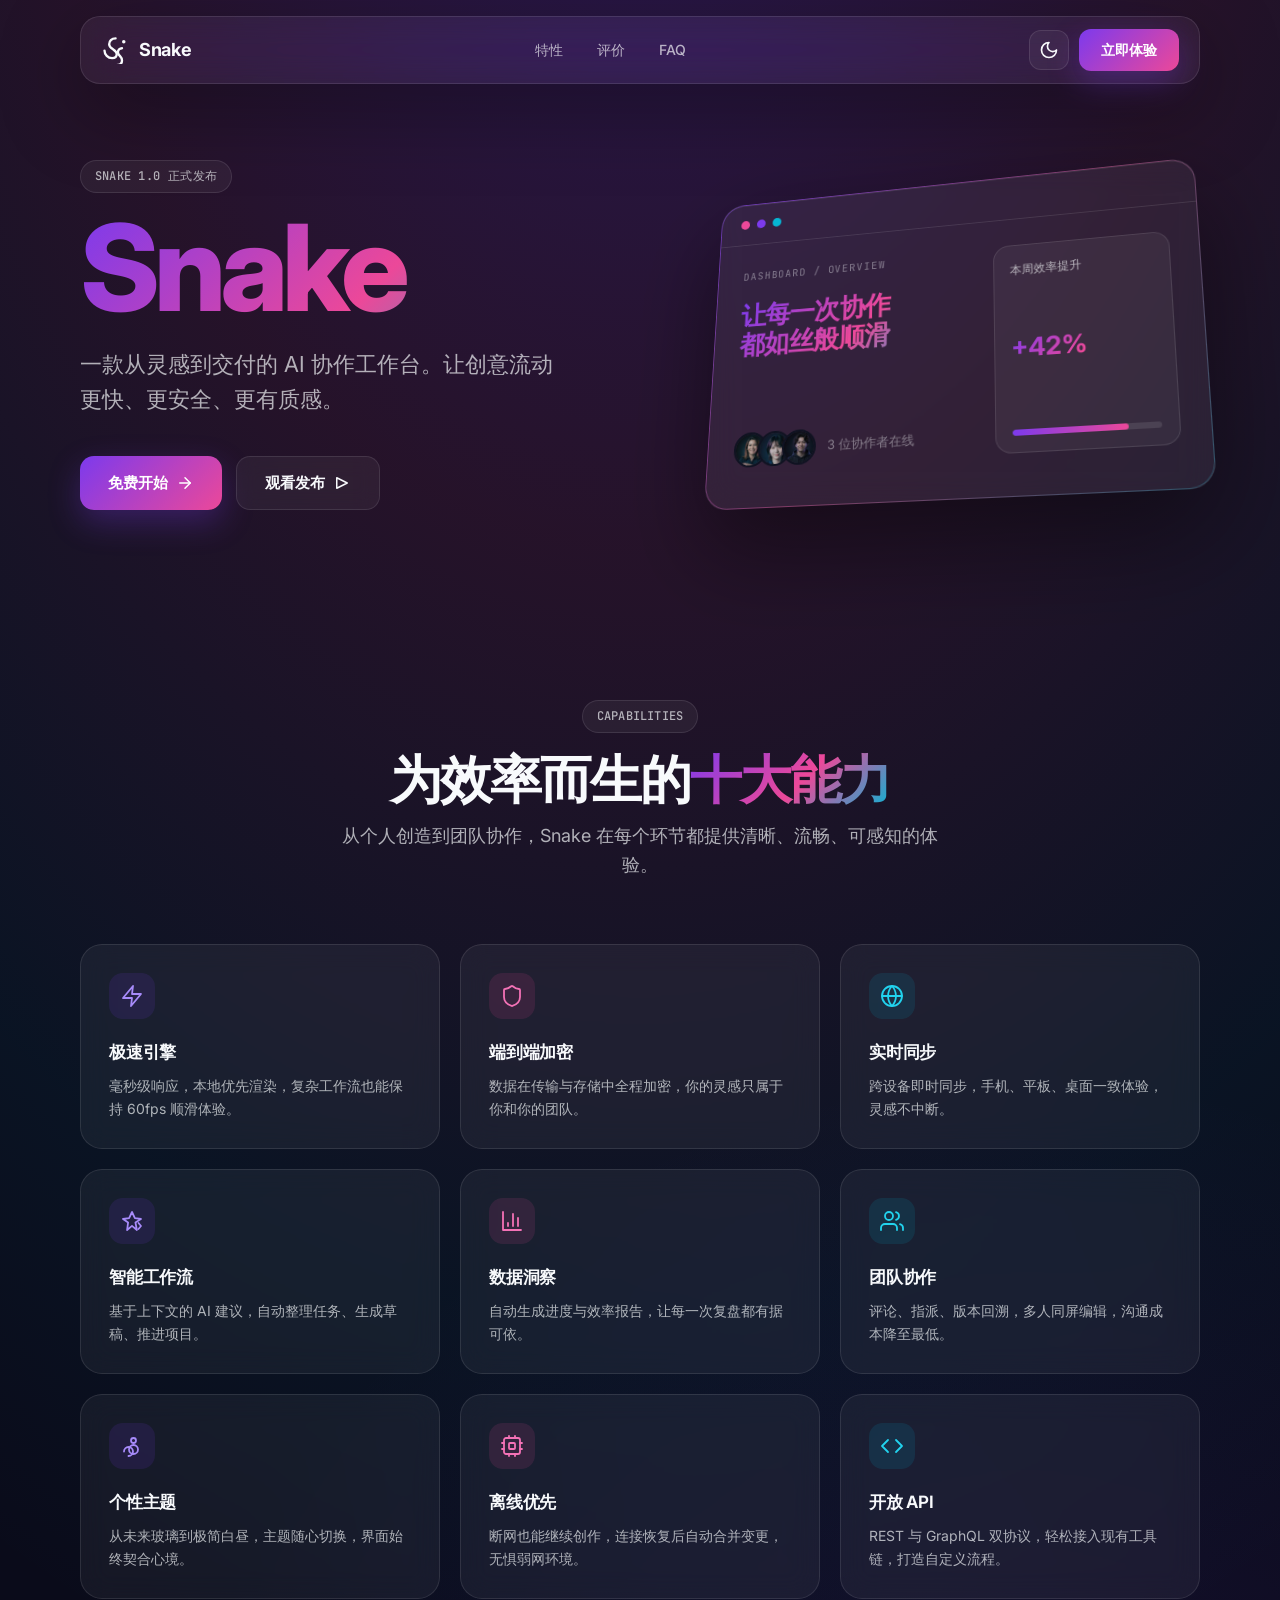
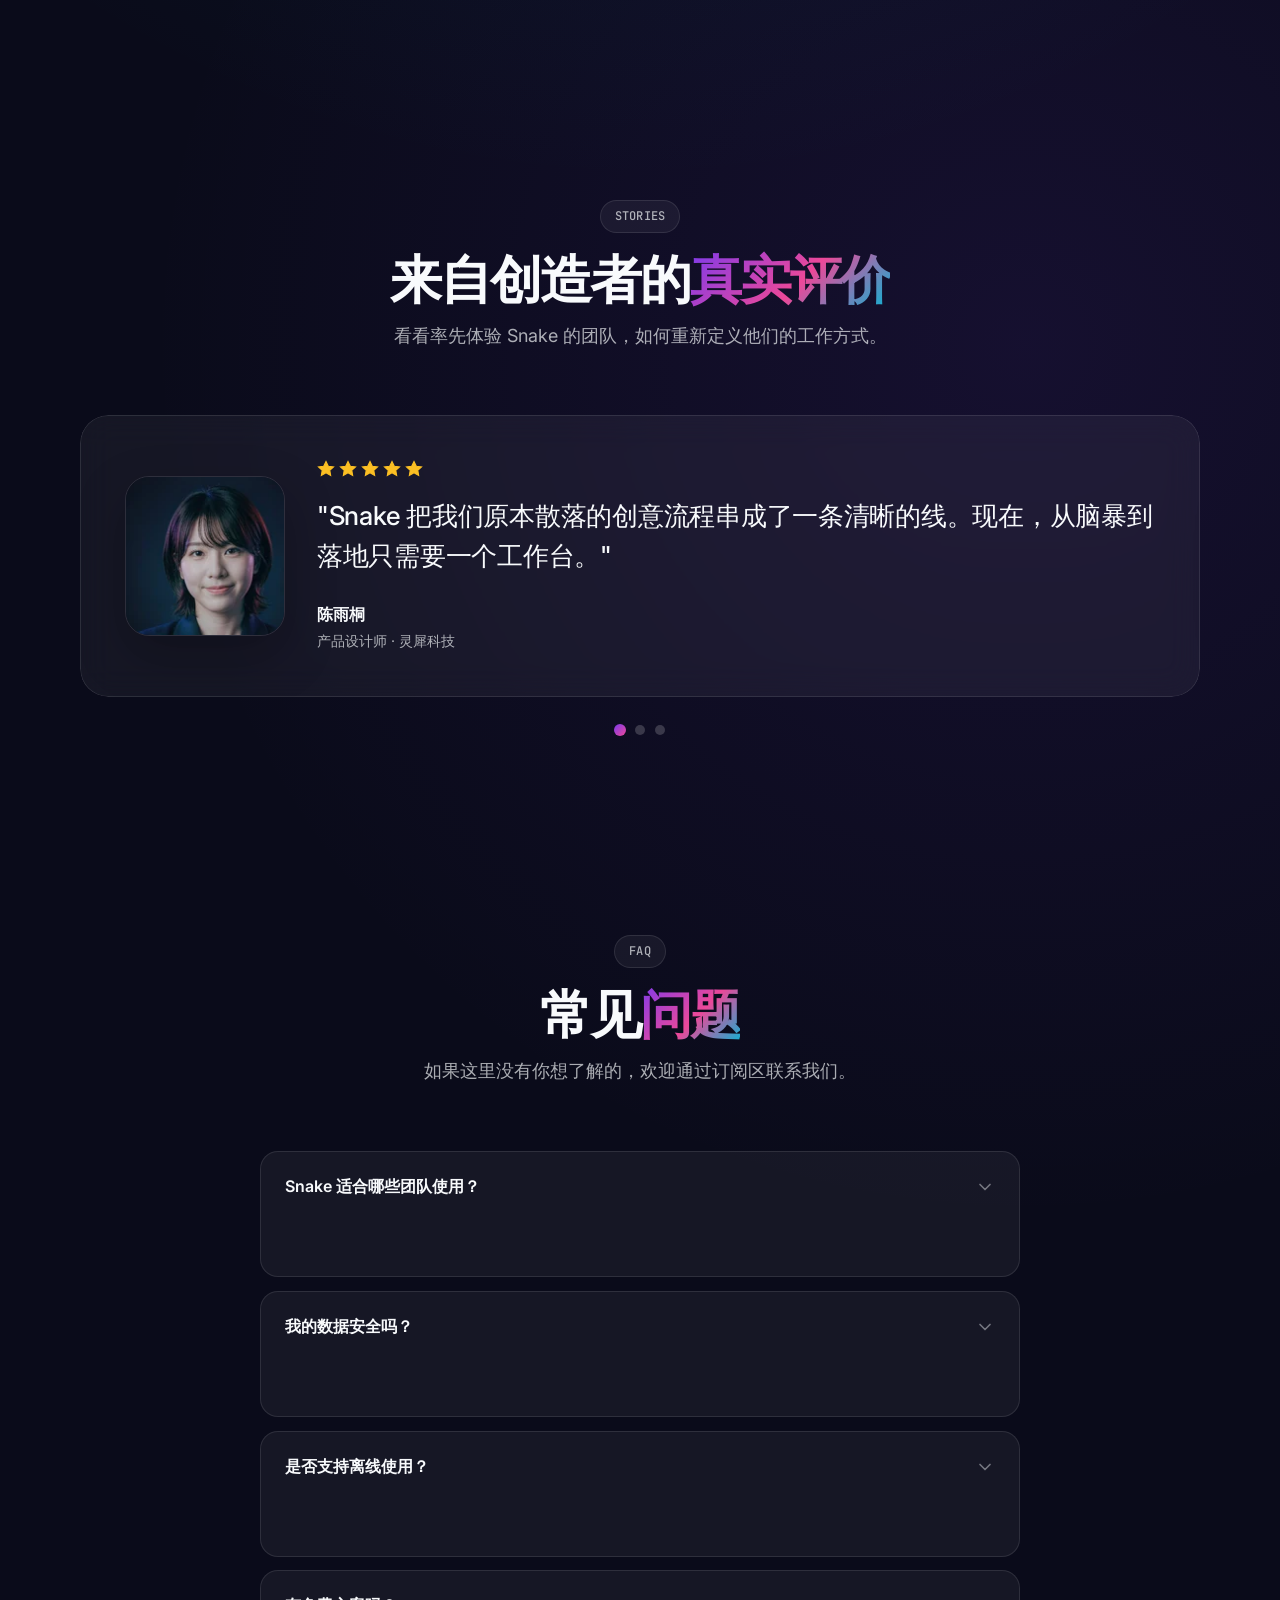
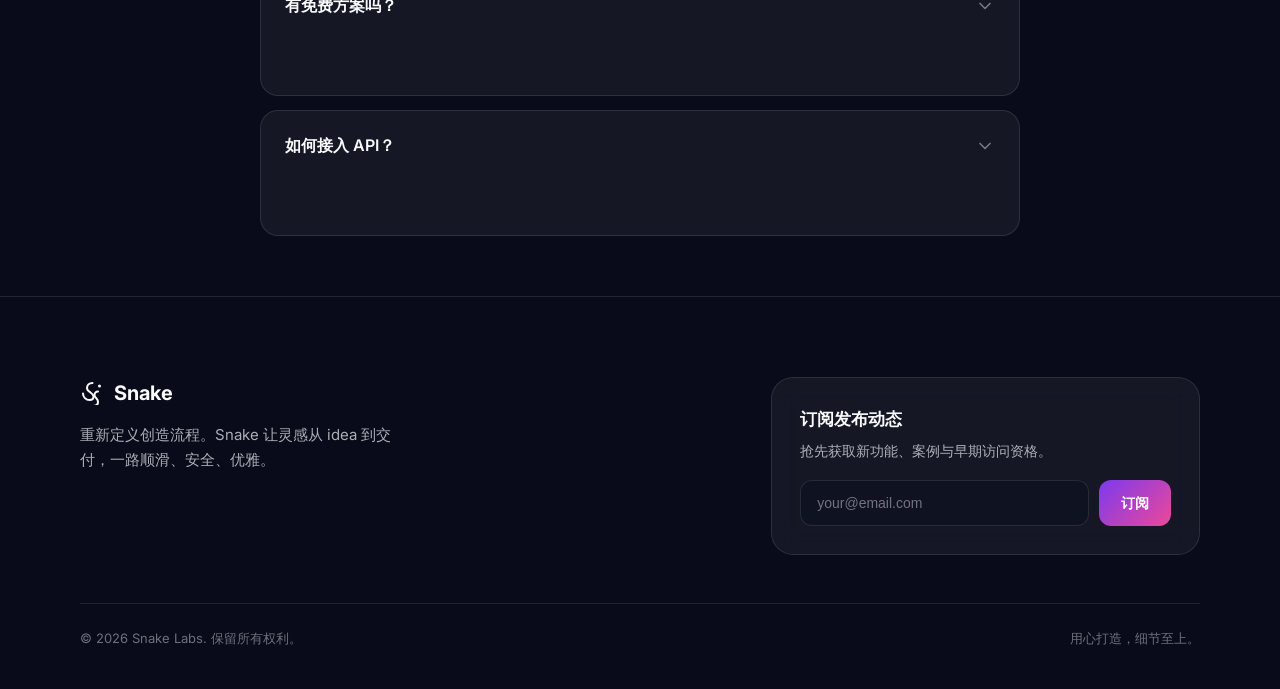
==== commit 3a04cb49: "上传Snake官网源文件" ====
--- a/snake-landing.html
+++ b/snake-landing.html
@@ -1,1498 +1,1498 @@
-<!DOCTYPE html>
-<html lang="zh-CN" data-theme="dark">
-<head>
-<meta charset="UTF-8">
-<meta name="viewport" content="width=device-width, initial-scale=1.0">
-<title>Snake · 重新定义创造流程</title>
-<meta name="description" content="Snake 是一款从灵感到交付的 AI 协作工作台。极速、安全、优雅。">
-<link rel="preconnect" href="https://fonts.googleapis.com">
-<link href="https://fonts.googleapis.com/css2?family=Inter:wght@400;500;600;700;800&family=JetBrains+Mono:wght@400;500&display=swap" rel="stylesheet">
-<style>
-:root,
-[data-theme="dark"] {
-  --bg: #0A0B1A;
-  --bg-elevated: #0F1221;
-  --bg-radial: radial-gradient(ellipse 160% 80% at 50% -10%, rgba(124,58,237,0.28) 0%, rgba(236,72,153,0.12) 30%, rgba(6,182,212,0.05) 55%, transparent 70%), radial-gradient(circle at 80% 50%, rgba(124,58,237,0.10), transparent 40%), #0A0B1A;
-  --surface: rgba(255, 255, 255, 0.05);
-  --surface-hover: rgba(255, 255, 255, 0.09);
-  --text-primary: #F8FAFC;
-  --text-secondary: rgba(248, 250, 252, 0.68);
-  --text-tertiary: rgba(248, 250, 252, 0.42);
-  --hairline: rgba(255, 255, 255, 0.10);
-  --hairline-strong: rgba(255, 255, 255, 0.18);
-  --shadow: 0 24px 80px rgba(0, 0, 0, 0.35);
-  --glow-violet: rgba(124, 58, 237, 0.45);
-  --glow-pink: rgba(236, 72, 153, 0.35);
-  --glow-cyan: rgba(6, 182, 212, 0.35);
-}
-
-[data-theme="light"] {
-  --bg: #F8FAFC;
-  --bg-elevated: #FFFFFF;
-  --bg-radial: radial-gradient(ellipse 160% 80% at 50% -10%, rgba(124,58,237,0.14) 0%, rgba(236,72,153,0.08) 30%, rgba(6,182,212,0.05) 55%, transparent 70%), radial-gradient(circle at 80% 50%, rgba(124,58,237,0.06), transparent 40%), #F8FAFC;
-  --surface: rgba(255, 255, 255, 0.72);
-  --surface-hover: rgba(255, 255, 255, 0.90);
-  --text-primary: #0A0B1A;
-  --text-secondary: rgba(10, 11, 26, 0.64);
-  --text-tertiary: rgba(10, 11, 26, 0.42);
-  --hairline: rgba(10, 11, 26, 0.08);
-  --hairline-strong: rgba(10, 11, 26, 0.14);
-  --shadow: 0 24px 80px rgba(2, 6, 23, 0.10);
-  --glow-violet: rgba(124, 58, 237, 0.22);
-  --glow-pink: rgba(236, 72, 153, 0.16);
-  --glow-cyan: rgba(6, 182, 212, 0.18);
-}
-
-* {
-  box-sizing: border-box;
-  margin: 0;
-  padding: 0;
-}
-
-html {
-  scroll-behavior: smooth;
-}
-
-body {
-  font-family: "Inter", system-ui, -apple-system, BlinkMacSystemFont, "Segoe UI", Roboto, sans-serif;
-  background: var(--bg-radial);
-  color: var(--text-primary);
-  min-height: 100vh;
-  overflow-x: hidden;
-  line-height: 1.6;
-}
-
-.mono {
-  font-family: "JetBrains Mono", "SF Mono", Consolas, monospace;
-}
-
-a {
-  color: inherit;
-  text-decoration: none;
-}
-
-img {
-  max-width: 100%;
-  display: block;
-}
-
-button {
-  font: inherit;
-  cursor: pointer;
-  border: none;
-  background: none;
-  color: inherit;
-}
-
-ul, ol {
-  list-style: none;
-}
-
-.container {
-  width: min(1120px, calc(100% - 48px));
-  margin: 0 auto;
-}
-
-.section-label {
-  display: inline-flex;
-  align-items: center;
-  gap: 8px;
-  padding: 6px 14px;
-  border-radius: 999px;
-  background: var(--surface);
-  border: 1px solid var(--hairline);
-  color: var(--text-secondary);
-  font-size: 12px;
-  font-weight: 500;
-  letter-spacing: 0.02em;
-  font-family: "JetBrains Mono", monospace;
-  text-transform: uppercase;
-}
-
-.gradient-text {
-  background: linear-gradient(135deg, #7C3AED 0%, #EC4899 55%, #06B6D4 100%);
-  -webkit-background-clip: text;
-  background-clip: text;
-  color: transparent;
-}
-
-.btn {
-  display: inline-flex;
-  align-items: center;
-  justify-content: center;
-  gap: 8px;
-  padding: 14px 28px;
-  border-radius: 14px;
-  font-weight: 600;
-  font-size: 15px;
-  transition: transform 200ms ease-out, opacity 200ms ease-out, box-shadow 200ms ease-out;
-}
-
-.btn:active {
-  transform: scale(0.98);
-}
-
-.btn-primary {
-  background: linear-gradient(135deg, #7C3AED 0%, #EC4899 100%);
-  color: #fff;
-  box-shadow: 0 12px 32px rgba(124, 58, 237, 0.30);
-}
-
-.btn-primary:hover {
-  transform: translateY(-2px);
-  box-shadow: 0 18px 42px rgba(124, 58, 237, 0.40);
-}
-
-.btn-secondary {
-  background: var(--surface);
-  border: 1px solid var(--hairline);
-  color: var(--text-primary);
-  backdrop-filter: blur(10px);
-}
-
-.btn-secondary:hover {
-  background: var(--surface-hover);
-  border-color: var(--hairline-strong);
-  transform: translateY(-2px);
-}
-
-.reveal {
-  opacity: 0;
-  transform: translateY(24px);
-  transition: opacity 700ms cubic-bezier(0.16, 1, 0.3, 1), transform 700ms cubic-bezier(0.16, 1, 0.3, 1);
-  will-change: transform, opacity;
-}
-
-.reveal.in-view {
-  opacity: 1;
-  transform: translateY(0);
-}
-
-/* Intro */
-.intro-screen {
-  position: fixed;
-  inset: 0;
-  z-index: 100;
-  display: flex;
-  align-items: center;
-  justify-content: center;
-  background: var(--bg-radial);
-  pointer-events: none;
-  opacity: 1;
-  transition: opacity 600ms ease-out, visibility 600ms ease-out;
-}
-
-.intro-screen.is-hidden {
-  opacity: 0;
-  visibility: hidden;
-}
-
-.intro-text {
-  font-size: clamp(28px, 6vw, 64px);
-  font-weight: 700;
-  letter-spacing: -0.03em;
-  text-align: center;
-  opacity: 0;
-  transform: translateY(12px);
-  transition: opacity 900ms ease-out, transform 900ms ease-out;
-}
-
-.intro-text.visible {
-  opacity: 1;
-  transform: translateY(0);
-}
-
-/* Navigation */
-.nav {
-  position: fixed;
-  top: 0;
-  left: 0;
-  right: 0;
-  z-index: 50;
-  padding: 16px 0;
-}
-
-.nav-inner {
-  display: flex;
-  align-items: center;
-  justify-content: space-between;
-  padding: 12px 20px;
-  border-radius: 20px;
-  background: rgba(255, 255, 255, 0.05);
-  border: 1px solid var(--hairline);
-  backdrop-filter: blur(20px) saturate(140%);
-  box-shadow: var(--shadow);
-}
-
-[data-theme="light"] .nav-inner {
-  background: rgba(255, 255, 255, 0.72);
-}
-
-.nav-logo {
-  display: inline-flex;
-  align-items: center;
-  gap: 10px;
-  font-weight: 700;
-  font-size: 18px;
-  letter-spacing: -0.02em;
-}
-
-.nav-links {
-  display: flex;
-  align-items: center;
-  gap: 6px;
-}
-
-.nav-links a {
-  padding: 8px 14px;
-  border-radius: 10px;
-  font-size: 14px;
-  font-weight: 500;
-  color: var(--text-secondary);
-  transition: color 200ms, background 200ms;
-}
-
-.nav-links a:hover {
-  color: var(--text-primary);
-  background: var(--surface);
-}
-
-.nav-actions {
-  display: flex;
-  align-items: center;
-  gap: 10px;
-}
-
-.icon-btn {
-  width: 40px;
-  height: 40px;
-  display: inline-flex;
-  align-items: center;
-  justify-content: center;
-  border-radius: 12px;
-  background: var(--surface);
-  border: 1px solid var(--hairline);
-  color: var(--text-primary);
-  transition: background 200ms, transform 150ms;
-}
-
-.icon-btn:hover {
-  background: var(--surface-hover);
-  transform: translateY(-1px);
-}
-
-.icon-btn svg {
-  width: 20px;
-  height: 20px;
-  stroke-width: 2;
-}
-
-.menu-toggle {
-  display: none;
-}
-
-/* Hero */
-.hero {
-  padding: 160px 0 90px;
-  position: relative;
-}
-
-.hero-grid {
-  display: grid;
-  grid-template-columns: 1.05fr 0.95fr;
-  align-items: center;
-  gap: 56px;
-}
-
-.hero-content > * {
-  opacity: 0;
-  transform: translateY(28px);
-  transition: opacity 800ms cubic-bezier(0.16, 1, 0.3, 1), transform 800ms cubic-bezier(0.16, 1, 0.3, 1);
-}
-
-body.ready .hero-content > * {
-  opacity: 1;
-  transform: translateY(0);
-}
-
-body.ready .hero-content > *:nth-child(1) { transition-delay: 0ms; }
-body.ready .hero-content > *:nth-child(2) { transition-delay: 90ms; }
-body.ready .hero-content > *:nth-child(3) { transition-delay: 180ms; }
-body.ready .hero-content > *:nth-child(4) { transition-delay: 270ms; }
-body.ready .hero-content > *:nth-child(5) { transition-delay: 360ms; }
-
-.hero-title {
-  font-size: clamp(64px, 11vw, 120px);
-  font-weight: 800;
-  letter-spacing: -0.05em;
-  line-height: 0.95;
-  margin: 18px 0 22px;
-}
-
-.hero-subtitle {
-  font-size: clamp(18px, 2.2vw, 22px);
-  color: var(--text-secondary);
-  max-width: 480px;
-  line-height: 1.6;
-}
-
-.hero-actions {
-  display: flex;
-  flex-wrap: wrap;
-  gap: 14px;
-  margin-top: 38px;
-}
-
-/* Mockup */
-.mockup-stage {
-  perspective: 1200px;
-  opacity: 0;
-  transform: translateY(40px) rotateY(-8deg);
-  transition: opacity 900ms cubic-bezier(0.16, 1, 0.3, 1) 420ms, transform 900ms cubic-bezier(0.16, 1, 0.3, 1) 420ms;
-}
-
-body.ready .mockup-stage {
-  opacity: 1;
-  transform: translateY(0) rotateY(0);
-}
-
-.mockup-card {
-  position: relative;
-  width: 100%;
-  aspect-ratio: 16 / 10.5;
-  border-radius: 24px;
-  background: rgba(255, 255, 255, 0.06);
-  border: 1px solid var(--hairline);
-  box-shadow: 0 40px 100px rgba(0, 0, 0, 0.45), inset 0 1px 0 rgba(255,255,255,0.08);
-  backdrop-filter: blur(16px);
-  transform-style: preserve-3d;
-  transform: rotateX(18deg) rotateY(-14deg) rotateZ(0deg);
-  animation: mockupFloat 6s ease-in-out infinite;
-}
-
-.mockup-card::before {
-  content: "";
-  position: absolute;
-  inset: -1px;
-  border-radius: 25px;
-  padding: 1px;
-  background: linear-gradient(135deg, rgba(124,58,237,0.6), rgba(236,72,153,0.35), rgba(6,182,212,0.25));
-  -webkit-mask: linear-gradient(#fff 0 0) content-box, linear-gradient(#fff 0 0);
-  -webkit-mask-composite: xor;
-  mask-composite: exclude;
-  pointer-events: none;
-}
-
-.mockup-header {
-  display: flex;
-  align-items: center;
-  gap: 8px;
-  padding: 18px 22px;
-  border-bottom: 1px solid var(--hairline);
-}
-
-.dot {
-  width: 10px;
-  height: 10px;
-  border-radius: 50%;
-  background: var(--text-tertiary);
-}
-
-.dot:first-child { background: #EC4899; }
-.dot:nth-child(2) { background: #7C3AED; }
-.dot:nth-child(3) { background: #06B6D4; }
-
-.mockup-body {
-  padding: 28px;
-  display: grid;
-  grid-template-columns: 1.4fr 1fr;
-  gap: 24px;
-  height: calc(100% - 60px);
-}
-
-.mockup-left {
-  display: flex;
-  flex-direction: column;
-  gap: 18px;
-}
-
-.mockup-kicker {
-  font-family: "JetBrains Mono", monospace;
-  font-size: 11px;
-  color: var(--text-tertiary);
-  letter-spacing: 0.08em;
-}
-
-.mockup-headline {
-  font-size: 28px;
-  font-weight: 700;
-  letter-spacing: -0.03em;
-  line-height: 1.15;
-}
-
-.mockup-row {
-  display: flex;
-  align-items: center;
-  gap: 12px;
-  margin-top: auto;
-}
-
-.avatar-group {
-  display: flex;
-}
-
-.avatar-group img {
-  width: 36px;
-  height: 36px;
-  border-radius: 50%;
-  border: 2px solid var(--bg-elevated);
-  margin-left: -10px;
-  object-fit: cover;
-}
-
-.avatar-group img:first-child {
-  margin-left: 0;
-}
-
-.mockup-right {
-  display: flex;
-  flex-direction: column;
-  gap: 16px;
-}
-
-.metric {
-  flex: 1;
-  border-radius: 16px;
-  background: var(--surface);
-  border: 1px solid var(--hairline);
-  padding: 16px;
-  display: flex;
-  flex-direction: column;
-  justify-content: space-between;
-}
-
-.metric-label {
-  font-size: 12px;
-  color: var(--text-secondary);
-}
-
-.metric-value {
-  font-size: 26px;
-  font-weight: 700;
-}
-
-.metric-bar {
-  height: 6px;
-  border-radius: 999px;
-  background: var(--hairline);
-  overflow: hidden;
-  margin-top: 10px;
-}
-
-.metric-fill {
-  height: 100%;
-  width: 78%;
-  border-radius: 999px;
-  background: linear-gradient(90deg, #7C3AED, #EC4899);
-}
-
-/* Features */
-.features {
-  padding: 100px 0;
-}
-
-.section-head {
-  text-align: center;
-  max-width: 620px;
-  margin: 0 auto 64px;
-}
-
-.section-title {
-  font-size: clamp(34px, 5vw, 52px);
-  font-weight: 800;
-  letter-spacing: -0.04em;
-  line-height: 1.1;
-  margin: 18px 0 14px;
-}
-
-.section-desc {
-  color: var(--text-secondary);
-  font-size: 18px;
-}
-
-.feature-grid {
-  display: grid;
-  grid-template-columns: repeat(3, 1fr);
-  gap: 20px;
-}
-
-.feature-card {
-  padding: 28px;
-  border-radius: 22px;
-  background: var(--surface);
-  border: 1px solid var(--hairline);
-  backdrop-filter: blur(14px);
-  transition: transform 300ms cubic-bezier(0.16, 1, 0.3, 1), background 200ms, border-color 200ms, box-shadow 300ms;
-}
-
-.feature-card:hover {
-  transform: translateY(-8px);
-  background: var(--surface-hover);
-  border-color: var(--hairline-strong);
-  box-shadow: 0 28px 60px rgba(0, 0, 0, 0.25);
-}
-
-.feature-icon {
-  width: 46px;
-  height: 46px;
-  display: inline-flex;
-  align-items: center;
-  justify-content: center;
-  border-radius: 14px;
-  margin-bottom: 20px;
-  background: rgba(124, 58, 237, 0.12);
-  color: #A78BFA;
-}
-
-.feature-card:nth-child(3n+2) .feature-icon {
-  background: rgba(236, 72, 153, 0.12);
-  color: #F472B6;
-}
-
-.feature-card:nth-child(3n+3) .feature-icon {
-  background: rgba(6, 182, 212, 0.12);
-  color: #22D3EE;
-}
-
-.feature-icon svg {
-  width: 24px;
-  height: 24px;
-  stroke-width: 1.8;
-}
-
-.feature-title {
-  font-size: 17px;
-  font-weight: 650;
-  margin-bottom: 8px;
-  letter-spacing: -0.01em;
-}
-
-.feature-text {
-  font-size: 14px;
-  color: var(--text-secondary);
-  line-height: 1.65;
-}
-
-/* Testimonials */
-.testimonials {
-  padding: 100px 0;
-  overflow: hidden;
-}
-
-.carousel-wrap {
-  position: relative;
-  margin-top: 60px;
-}
-
-.carousel-viewport {
-  overflow: hidden;
-  border-radius: 28px;
-}
-
-.carousel-track {
-  display: flex;
-  transition: transform 500ms cubic-bezier(0.16, 1, 0.3, 1);
-  cursor: grab;
-}
-
-.carousel-track.is-dragging {
-  cursor: grabbing;
-  transition: none;
-}
-
-.testimonial-card {
-  flex: 0 0 100%;
-  padding: 44px;
-  border-radius: 28px;
-  background: var(--surface);
-  border: 1px solid var(--hairline);
-  backdrop-filter: blur(16px);
-  display: grid;
-  grid-template-columns: auto 1fr;
-  gap: 32px;
-  align-items: center;
-  user-select: none;
-}
-
-.testimonial-avatar {
-  width: 160px;
-  height: 160px;
-  border-radius: 24px;
-  object-fit: cover;
-  border: 1px solid var(--hairline);
-  box-shadow: 0 20px 50px rgba(0,0,0,0.25);
-}
-
-.testimonial-quote {
-  font-size: clamp(20px, 2.4vw, 26px);
-  line-height: 1.55;
-  font-weight: 500;
-  letter-spacing: -0.01em;
-  margin-bottom: 26px;
-}
-
-.testimonial-stars {
-  display: flex;
-  gap: 4px;
-  margin-bottom: 18px;
-  color: #FBBF24;
-}
-
-.testimonial-stars svg {
-  width: 18px;
-  height: 18px;
-  fill: currentColor;
-  stroke: currentColor;
-  stroke-width: 1.5;
-}
-
-.testimonial-name {
-  font-weight: 700;
-  font-size: 16px;
-  margin-bottom: 2px;
-}
-
-.testimonial-role {
-  font-size: 14px;
-  color: var(--text-secondary);
-}
-
-.carousel-dots {
-  display: flex;
-  justify-content: center;
-  gap: 10px;
-  margin-top: 28px;
-}
-
-.carousel-dot {
-  width: 10px;
-  height: 10px;
-  border-radius: 50%;
-  background: var(--hairline-strong);
-  transition: transform 200ms, background 200ms;
-}
-
-.carousel-dot.active {
-  background: linear-gradient(135deg, #7C3AED, #EC4899);
-  transform: scale(1.2);
-}
-
-/* FAQ */
-.faq {
-  padding: 100px 0 60px;
-}
-
-.faq-list {
-  max-width: 760px;
-  margin: 52px auto 0;
-  display: flex;
-  flex-direction: column;
-  gap: 14px;
-}
-
-.faq-item {
-  border-radius: 18px;
-  background: var(--surface);
-  border: 1px solid var(--hairline);
-  overflow: hidden;
-}
-
-.faq-question {
-  width: 100%;
-  display: flex;
-  align-items: center;
-  justify-content: space-between;
-  padding: 22px 24px;
-  text-align: left;
-  font-size: 16px;
-  font-weight: 600;
-  color: var(--text-primary);
-  transition: background 200ms;
-}
-
-.faq-question:hover {
-  background: var(--surface-hover);
-}
-
-.faq-question svg {
-  width: 20px;
-  height: 20px;
-  flex-shrink: 0;
-  color: var(--text-tertiary);
-  transition: transform 300ms cubic-bezier(0.16, 1, 0.3, 1);
-}
-
-.faq-item.open .faq-question svg {
-  transform: rotate(180deg);
-}
-
-.faq-answer {
-  padding: 0 24px;
-  opacity: 0;
-  transform: translateY(-10px);
-  visibility: hidden;
-  transition: opacity 300ms ease-out, transform 300ms ease-out, visibility 300ms ease-out;
-}
-
-.faq-item.open .faq-answer {
-  padding-bottom: 24px;
-  opacity: 1;
-  transform: translateY(0);
-  visibility: visible;
-}
-
-.faq-answer p {
-  color: var(--text-secondary);
-  line-height: 1.7;
-}
-
-/* Footer */
-.footer {
-  padding: 80px 0 40px;
-  border-top: 1px solid var(--hairline);
-}
-
-.footer-grid {
-  display: grid;
-  grid-template-columns: 1.2fr 0.8fr;
-  gap: 48px;
-  align-items: start;
-}
-
-.footer-brand {
-  display: flex;
-  align-items: center;
-  gap: 10px;
-  font-weight: 700;
-  font-size: 20px;
-  margin-bottom: 14px;
-}
-
-.footer-copy {
-  color: var(--text-secondary);
-  font-size: 15px;
-  max-width: 340px;
-  line-height: 1.65;
-}
-
-.subscribe {
-  border-radius: 22px;
-  background: var(--surface);
-  border: 1px solid var(--hairline);
-  padding: 28px;
-  backdrop-filter: blur(14px);
-}
-
-.subscribe-title {
-  font-size: 17px;
-  font-weight: 650;
-  margin-bottom: 6px;
-}
-
-.subscribe-desc {
-  font-size: 14px;
-  color: var(--text-secondary);
-  margin-bottom: 18px;
-}
-
-.subscribe-form {
-  display: flex;
-  gap: 10px;
-}
-
-.subscribe-input {
-  flex: 1;
-  min-width: 0;
-  padding: 12px 16px;
-  border-radius: 12px;
-  border: 1px solid var(--hairline);
-  background: var(--bg-elevated);
-  color: var(--text-primary);
-  font-size: 14px;
-  outline: none;
-  transition: border-color 200ms, box-shadow 200ms;
-}
-
-.subscribe-input:focus {
-  border-color: #7C3AED;
-  box-shadow: 0 0 0 3px rgba(124, 58, 237, 0.15);
-}
-
-.subscribe-input::placeholder {
-  color: var(--text-tertiary);
-}
-
-.subscribe-btn {
-  padding: 12px 22px;
-  border-radius: 12px;
-  background: linear-gradient(135deg, #7C3AED, #EC4899);
-  color: #fff;
-  font-weight: 600;
-  font-size: 14px;
-  display: inline-flex;
-  align-items: center;
-  gap: 8px;
-  transition: opacity 200ms, transform 150ms;
-}
-
-.subscribe-btn:hover {
-  transform: translateY(-1px);
-}
-
-.subscribe-btn:disabled {
-  opacity: 0.65;
-  cursor: not-allowed;
-}
-
-.spinner {
-  width: 16px;
-  height: 16px;
-  border: 2px solid rgba(255,255,255,0.35);
-  border-top-color: #fff;
-  border-radius: 50%;
-  animation: spin 700ms linear infinite;
-}
-
-.footer-legal {
-  margin-top: 48px;
-  padding-top: 24px;
-  border-top: 1px solid var(--hairline);
-  display: flex;
-  justify-content: space-between;
-  color: var(--text-tertiary);
-  font-size: 13px;
-}
-
-/* Toast */
-.toast {
-  position: fixed;
-  bottom: 28px;
-  left: 50%;
-  transform: translateX(-50%) translateY(20px);
-  opacity: 0;
-  z-index: 90;
-  pointer-events: none;
-  transition: opacity 300ms ease-out, transform 300ms ease-out;
-}
-
-.toast.visible {
-  opacity: 1;
-  transform: translateX(-50%) translateY(0);
-}
-
-.toast-inner {
-  display: inline-flex;
-  align-items: center;
-  gap: 10px;
-  padding: 12px 22px;
-  border-radius: 999px;
-  background: rgba(10, 11, 26, 0.92);
-  border: 1px solid rgba(255,255,255,0.12);
-  color: #fff;
-  font-size: 14px;
-  font-weight: 500;
-  box-shadow: 0 16px 40px rgba(0,0,0,0.30);
-  backdrop-filter: blur(12px);
-}
-
-[data-theme="light"] .toast-inner {
-  background: rgba(10, 11, 26, 0.88);
-  color: #fff;
-}
-
-.toast-inner svg {
-  width: 18px;
-  height: 18px;
-  color: #22D3EE;
-}
-
-/* Animations */
-@keyframes mockupFloat {
-  0%, 100% { transform: rotateX(18deg) rotateY(-14deg) translateY(0); }
-  50% { transform: rotateX(18deg) rotateY(-14deg) translateY(-12px); }
-}
-
-@keyframes spin {
-  to { transform: rotate(360deg); }
-}
-
-/* Reduced motion */
-@media (prefers-reduced-motion: reduce) {
-  *, *::before, *::after {
-    animation-duration: 0.01ms !important;
-    animation-iteration-count: 1 !important;
-    transition-duration: 0.01ms !important;
-    scroll-behavior: auto !important;
-  }
-  .intro-screen {
-    display: none;
-  }
-  .reveal,
-  .hero-content > *,
-  .mockup-stage {
-    opacity: 1;
-    transform: none;
-  }
-}
-
-/* Responsive */
-@media (max-width: 900px) {
-  .hero-grid {
-    grid-template-columns: 1fr;
-    gap: 52px;
-  }
-  .mockup-card {
-    transform: rotateX(12deg) rotateY(-8deg);
-  }
-  .feature-grid {
-    grid-template-columns: repeat(2, 1fr);
-  }
-  .testimonial-card {
-    grid-template-columns: 1fr;
-    text-align: center;
-    gap: 24px;
-  }
-  .testimonial-avatar {
-    margin: 0 auto;
-  }
-  .testimonial-stars {
-    justify-content: center;
-  }
-  .footer-grid {
-    grid-template-columns: 1fr;
-  }
-}
-
-@media (max-width: 640px) {
-  .nav-links, .nav-actions .btn {
-    display: none;
-  }
-  .menu-toggle {
-    display: inline-flex;
-  }
-  .nav.is-open .nav-links {
-    display: flex;
-    flex-direction: column;
-    position: absolute;
-    top: 74px;
-    left: 0;
-    right: 0;
-    background: var(--surface);
-    border: 1px solid var(--hairline);
-    border-radius: 18px;
-    padding: 12px;
-    box-shadow: var(--shadow);
-    backdrop-filter: blur(18px);
-  }
-  .nav.is-open .nav-actions {
-    display: none;
-  }
-  .hero {
-    padding-top: 120px;
-  }
-  .feature-grid {
-    grid-template-columns: 1fr;
-  }
-  .hero-actions {
-    flex-direction: column;
-  }
-  .hero-actions .btn {
-    width: 100%;
-  }
-  .mockup-body {
-    grid-template-columns: 1fr;
-    padding: 20px;
-  }
-  .mockup-headline {
-    font-size: 20px;
-  }
-  .subscribe-form {
-    flex-direction: column;
-  }
-  .subscribe-form .subscribe-btn {
-    width: 100%;
-    justify-content: center;
-  }
-  .testimonial-card {
-    padding: 28px;
-  }
-  .testimonial-avatar {
-    width: 120px;
-    height: 120px;
-  }
-}
-</style>
-</head>
-<body>
-
-<div class="intro-screen" id="introScreen" aria-hidden="true">
-  <div class="intro-text" id="introText">欢迎来到 Snake 的官网</div>
-</div>
-
-<header class="nav" id="nav" role="banner">
-  <div class="container">
-    <div class="nav-inner">
-      <a href="#" class="nav-logo" aria-label="Snake 首页">
-        <svg width="28" height="28" viewBox="0 0 24 24" fill="none" stroke="currentColor" stroke-width="2" stroke-linecap="round" stroke-linejoin="round">
-          <path d="M12.5 2c-3.5 0-5.5 2.5-5.5 5 0 2.5 2 3.5 3.5 4.5s3 2 3 4c0 2-1.5 3.5-4 3.5a6.5 6.5 0 0 1-6.5-6.5"></path>
-          <path d="M18 10.5a3.5 3.5 0 0 0-3.5 3.5c0 1.5 1 2.5 2 3.5s1.5 2 1.5 3.5c0 2.5-2 4-5 4"></path>
-          <circle cx="19.5" cy="5" r="1.5" fill="currentColor" stroke="none"></circle>
-        </svg>
-        Snake
-      </a>
-      <nav class="nav-links" role="navigation" aria-label="主导航">
-        <a href="#features">特性</a>
-        <a href="#testimonials">评价</a>
-        <a href="#faq">FAQ</a>
-      </nav>
-      <div class="nav-actions">
-        <button class="icon-btn" id="themeBtn" aria-label="切换明暗主题">
-          <svg class="moon" viewBox="0 0 24 24" fill="none" stroke="currentColor" stroke-width="2" stroke-linecap="round" stroke-linejoin="round"><path d="M12 3a6 6 0 0 0 9 9 9 9 0 1 1-9-9z"></path></svg>
-          <svg class="sun" viewBox="0 0 24 24" fill="none" stroke="currentColor" stroke-width="2" stroke-linecap="round" stroke-linejoin="round" style="display:none;"><circle cx="12" cy="12" r="4"></circle><path d="M12 2v2M12 20v2M4.93 4.93l1.41 1.41M17.66 17.66l1.41 1.41M2 12h2M20 12h2M6.34 17.66l-1.41 1.41M19.07 4.93l-1.41 1.41"></path></svg>
-        </button>
-        <a href="#subscribe" class="btn btn-primary" style="padding:10px 22px; border-radius:12px; font-size:14px;">立即体验</a>
-      </div>
-      <button class="icon-btn menu-toggle" id="menuBtn" aria-label="展开菜单" aria-expanded="false">
-        <svg viewBox="0 0 24 24" fill="none" stroke="currentColor" stroke-width="2" stroke-linecap="round" stroke-linejoin="round"><path d="M4 6h16M4 12h16M4 18h16"></path></svg>
-      </button>
-    </div>
-  </div>
-</header>
-
-<main>
-  <section class="hero" id="hero" aria-label="主页横幅">
-    <div class="container hero-grid">
-      <div class="hero-content">
-        <div class="section-label"><span class="mono">Snake 1.0</span> 正式发布</div>
-        <h1 class="hero-title gradient-text">Snake</h1>
-        <p class="hero-subtitle">一款从灵感到交付的 AI 协作工作台。让创意流动更快、更安全、更有质感。</p>
-        <div class="hero-actions">
-          <a href="#subscribe" class="btn btn-primary">免费开始 <svg width="18" height="18" viewBox="0 0 24 24" fill="none" stroke="currentColor" stroke-width="2" stroke-linecap="round" stroke-linejoin="round"><path d="M5 12h14"></path><path d="m12 5 7 7-7 7"></path></svg></a>
-          <button class="btn btn-secondary" id="watchBtn">观看发布 <svg width="18" height="18" viewBox="0 0 24 24" fill="none" stroke="currentColor" stroke-width="2" stroke-linecap="round" stroke-linejoin="round"><path d="M5 5l14 7-14 7z"></path></svg></button>
-        </div>
-      </div>
-      <div class="mockup-stage" aria-hidden="true">
-        <div class="mockup-card">
-          <div class="mockup-header">
-            <span class="dot"></span><span class="dot"></span><span class="dot"></span>
-          </div>
-          <div class="mockup-body">
-            <div class="mockup-left">
-              <div class="mockup-kicker mono">DASHBOARD / OVERVIEW</div>
-              <div class="mockup-headline gradient-text">让每一次协作<br>都如丝般顺滑</div>
-              <div class="mockup-row">
-                <div class="avatar-group">
-                  <img src="[data-uri]" alt=""><img src="[data-uri]" alt=""><img src="[data-uri]" alt="">
-                </div>
-                <span style="font-size:13px;color:var(--text-tertiary);">3 位协作者在线</span>
-              </div>
-            </div>
-            <div class="mockup-right">
-              <div class="metric">
-                <div class="metric-label">本周效率提升</div>
-                <div class="metric-value gradient-text">+42%</div>
-                <div class="metric-bar"><div class="metric-fill"></div></div>
-              </div>
-            </div>
-          </div>
-        </div>
-      </div>
-    </div>
-  </section>
-
-  <section class="features" id="features" aria-labelledby="features-title">
-    <div class="container">
-      <div class="section-head reveal">
-        <div class="section-label"><span class="mono">Capabilities</span></div>
-        <h2 class="section-title" id="features-title">为效率而生的<span class="gradient-text">十大能力</span></h2>
-        <p class="section-desc">从个人创造到团队协作，Snake 在每个环节都提供清晰、流畅、可感知的体验。</p>
-      </div>
-      <div class="feature-grid">
-        <article class="feature-card reveal" style="transition-delay:0ms;">
-          <div class="feature-icon"><svg viewBox="0 0 24 24" fill="none" stroke="currentColor" stroke-width="2" stroke-linecap="round" stroke-linejoin="round"><polygon points="13 2 3 14 12 14 11 22 21 10 12 10 13 2"></polygon></svg></div>
-          <h3 class="feature-title">极速引擎</h3>
-          <p class="feature-text">毫秒级响应，本地优先渲染，复杂工作流也能保持 60fps 顺滑体验。</p>
-        </article>
-        <article class="feature-card reveal" style="transition-delay:60ms;">
-          <div class="feature-icon"><svg viewBox="0 0 24 24" fill="none" stroke="currentColor" stroke-width="2" stroke-linecap="round" stroke-linejoin="round"><path d="M20 13c0 5-3.5 7.5-7.66 8.95a1 1 0 0 1-.67-.01C7.5 20.5 4 18 4 13V6a1 1 0 0 1 1-1c2 0 4.5-1.2 6.24-2.72a1.17 1.17 0 0 1 1.52 0C14.51 3.81 17 5 19 5a1 1 0 0 1 1 1z"></path></svg></div>
-          <h3 class="feature-title">端到端加密</h3>
-          <p class="feature-text">数据在传输与存储中全程加密，你的灵感只属于你和你的团队。</p>
-        </article>
-        <article class="feature-card reveal" style="transition-delay:120ms;">
-          <div class="feature-icon"><svg viewBox="0 0 24 24" fill="none" stroke="currentColor" stroke-width="2" stroke-linecap="round" stroke-linejoin="round"><circle cx="12" cy="12" r="10"></circle><path d="M2 12h20"></path><path d="M12 2a15.3 15.3 0 0 1 4 10 15.3 15.3 0 0 1-4 10 15.3 15.3 0 0 1-4-10 15.3 15.3 0 0 1 4-10z"></path></svg></div>
-          <h3 class="feature-title">实时同步</h3>
-          <p class="feature-text">跨设备即时同步，手机、平板、桌面一致体验，灵感不中断。</p>
-        </article>
-        <article class="feature-card reveal" style="transition-delay:180ms;">
-          <div class="feature-icon"><svg viewBox="0 0 24 24" fill="none" stroke="currentColor" stroke-width="2" stroke-linecap="round" stroke-linejoin="round"><path d="M12 3 9.1 9.1 3 10l5.1 3.4L7.1 21 12 16.9 16.9 21l-1.5-7.6L21 10l-6.1-.9L12 3z"></path><path d="M18.5 14 21 17l-2.5 3"></path></svg></div>
-          <h3 class="feature-title">智能工作流</h3>
-          <p class="feature-text">基于上下文的 AI 建议，自动整理任务、生成草稿、推进项目。</p>
-        </article>
-        <article class="feature-card reveal" style="transition-delay:240ms;">
-          <div class="feature-icon"><svg viewBox="0 0 24 24" fill="none" stroke="currentColor" stroke-width="2" stroke-linecap="round" stroke-linejoin="round"><path d="M3 3v18h18"></path><path d="M18 17V9"></path><path d="M13 17V5"></path><path d="M8 17v-3"></path></svg></div>
-          <h3 class="feature-title">数据洞察</h3>
-          <p class="feature-text">自动生成进度与效率报告，让每一次复盘都有据可依。</p>
-        </article>
-        <article class="feature-card reveal" style="transition-delay:300ms;">
-          <div class="feature-icon"><svg viewBox="0 0 24 24" fill="none" stroke="currentColor" stroke-width="2" stroke-linecap="round" stroke-linejoin="round"><path d="M17 21v-2a4 4 0 0 0-4-4H5a4 4 0 0 0-4 4v2"></path><circle cx="9" cy="7" r="4"></circle><path d="M23 21v-2a4 4 0 0 0-3-3.87"></path><path d="M16 3.13a4 4 0 0 1 0 7.75"></path></svg></div>
-          <h3 class="feature-title">团队协作</h3>
-          <p class="feature-text">评论、指派、版本回溯，多人同屏编辑，沟通成本降至最低。</p>
-        </article>
-        <article class="feature-card reveal" style="transition-delay:360ms;">
-          <div class="feature-icon"><svg viewBox="0 0 24 24" fill="none" stroke="currentColor" stroke-width="2" stroke-linecap="round" stroke-linejoin="round"><circle cx="13.5" cy="6.5" r="2.5"></circle><path d="M13.5 11a4.5 4.5 0 1 0 0 9 4.5 4.5 0 0 0 0-9z"></path><path d="M4 17.5A4.5 4.5 0 1 1 8.5 22"></path></svg></div>
-          <h3 class="feature-title">个性主题</h3>
-          <p class="feature-text">从未来玻璃到极简白昼，主题随心切换，界面始终契合心境。</p>
-        </article>
-        <article class="feature-card reveal" style="transition-delay:420ms;">
-          <div class="feature-icon"><svg viewBox="0 0 24 24" fill="none" stroke="currentColor" stroke-width="2" stroke-linecap="round" stroke-linejoin="round"><rect x="4" y="4" width="16" height="16" rx="2"></rect><rect x="9" y="9" width="6" height="6" rx="1"></rect><path d="M15 2v2"></path><path d="M15 20v2"></path><path d="M2 15h2"></path><path d="M2 9h2"></path><path d="M20 15h2"></path><path d="M20 9h2"></path><path d="M9 2v2"></path><path d="M9 20v2"></path></svg></div>
-          <h3 class="feature-title">离线优先</h3>
-          <p class="feature-text">断网也能继续创作，连接恢复后自动合并变更，无惧弱网环境。</p>
-        </article>
-        <article class="feature-card reveal" style="transition-delay:480ms;">
-          <div class="feature-icon"><svg viewBox="0 0 24 24" fill="none" stroke="currentColor" stroke-width="2" stroke-linecap="round" stroke-linejoin="round"><polyline points="16 18 22 12 16 6"></polyline><polyline points="8 6 2 12 8 18"></polyline></svg></div>
-          <h3 class="feature-title">开放 API</h3>
-          <p class="feature-text">REST 与 GraphQL 双协议，轻松接入现有工具链，打造自定义流程。</p>
-        </article>
-      </div>
-    </div>
-  </section>
-
-  <section class="testimonials" id="testimonials" aria-labelledby="testimonials-title">
-    <div class="container">
-      <div class="section-head reveal">
-        <div class="section-label"><span class="mono">Stories</span></div>
-        <h2 class="section-title" id="testimonials-title">来自创造者的<span class="gradient-text">真实评价</span></h2>
-        <p class="section-desc">看看率先体验 Snake 的团队，如何重新定义他们的工作方式。</p>
-      </div>
-      <div class="carousel-wrap">
-        <div class="carousel-viewport">
-          <div class="carousel-track" id="track" role="list">
-            <div class="testimonial-card" role="listitem">
-              <img class="testimonial-avatar" src="[data-uri]" alt="">
-              <div>
-                <div class="testimonial-stars" aria-label="5 星评价">
-                  <svg viewBox="0 0 24 24"><path d="M12 2l3.09 6.26L22 9.27l-5 4.34 1.18 6.88L12 16.9l-6.18 3.59L7 13.61 2 9.27l6.91-1.01L12 2z"></path></svg>
-                  <svg viewBox="0 0 24 24"><path d="M12 2l3.09 6.26L22 9.27l-5 4.34 1.18 6.88L12 16.9l-6.18 3.59L7 13.61 2 9.27l6.91-1.01L12 2z"></path></svg>
-                  <svg viewBox="0 0 24 24"><path d="M12 2l3.09 6.26L22 9.27l-5 4.34 1.18 6.88L12 16.9l-6.18 3.59L7 13.61 2 9.27l6.91-1.01L12 2z"></path></svg>
-                  <svg viewBox="0 0 24 24"><path d="M12 2l3.09 6.26L22 9.27l-5 4.34 1.18 6.88L12 16.9l-6.18 3.59L7 13.61 2 9.27l6.91-1.01L12 2z"></path></svg>
-                  <svg viewBox="0 0 24 24"><path d="M12 2l3.09 6.26L22 9.27l-5 4.34 1.18 6.88L12 16.9l-6.18 3.59L7 13.61 2 9.27l6.91-1.01L12 2z"></path></svg>
-                </div>
-                <blockquote class="testimonial-quote">"Snake 把我们原本散落的创意流程串成了一条清晰的线。现在，从脑暴到落地只需要一个工作台。"</blockquote>
-                <div class="testimonial-name">陈雨桐</div>
-                <div class="testimonial-role">产品设计师 · 灵犀科技</div>
-              </div>
-            </div>
-            <div class="testimonial-card" role="listitem">
-              <img class="testimonial-avatar" src="[data-uri]" alt="">
-              <div>
-                <div class="testimonial-stars" aria-label="5 星评价">
-                  <svg viewBox="0 0 24 24"><path d="M12 2l3.09 6.26L22 9.27l-5 4.34 1.18 6.88L12 16.9l-6.18 3.59L7 13.61 2 9.27l6.91-1.01L12 2z"></path></svg>
-                  <svg viewBox="0 0 24 24"><path d="M12 2l3.09 6.26L22 9.27l-5 4.34 1.18 6.88L12 16.9l-6.18 3.59L7 13.61 2 9.27l6.91-1.01L12 2z"></path></svg>
-                  <svg viewBox="0 0 24 24"><path d="M12 2l3.09 6.26L22 9.27l-5 4.34 1.18 6.88L12 16.9l-6.18 3.59L7 13.61 2 9.27l6.91-1.01L12 2z"></path></svg>
-                  <svg viewBox="0 0 24 24"><path d="M12 2l3.09 6.26L22 9.27l-5 4.34 1.18 6.88L12 16.9l-6.18 3.59L7 13.61 2 9.27l6.91-1.01L12 2z"></path></svg>
-                  <svg viewBox="0 0 24 24"><path d="M12 2l3.09 6.26L22 9.27l-5 4.34 1.18 6.88L12 16.9l-6.18 3.59L7 13.61 2 9.27l6.91-1.01L12 2z"></path></svg>
-                </div>
-                <blockquote class="testimonial-quote">"作为开发者，我最喜欢它的离线优先和开放 API。Snake 既懂创作者，也懂工程师。"</blockquote>
-                <div class="testimonial-name">刘子墨</div>
-                <div class="testimonial-role">高级前端工程师 · 青云实验室</div>
-              </div>
-            </div>
-            <div class="testimonial-card" role="listitem">
-              <img class="testimonial-avatar" src="[data-uri]" alt="">
-              <div>
-                <div class="testimonial-stars" aria-label="5 星评价">
-                  <svg viewBox="0 0 24 24"><path d="M12 2l3.09 6.26L22 9.27l-5 4.34 1.18 6.88L12 16.9l-6.18 3.59L7 13.61 2 9.27l6.91-1.01L12 2z"></path></svg>
-                  <svg viewBox="0 0 24 24"><path d="M12 2l3.09 6.26L22 9.27l-5 4.34 1.18 6.88L12 16.9l-6.18 3.59L7 13.61 2 9.27l6.91-1.01L12 2z"></path></svg>
-                  <svg viewBox="0 0 24 24"><path d="M12 2l3.09 6.26L22 9.27l-5 4.34 1.18 6.88L12 16.9l-6.18 3.59L7 13.61 2 9.27l6.91-1.01L12 2z"></path></svg>
-                  <svg viewBox="0 0 24 24"><path d="M12 2l3.09 6.26L22 9.27l-5 4.34 1.18 6.88L12 16.9l-6.18 3.59L7 13.61 2 9.27l6.91-1.01L12 2z"></path></svg>
-                  <svg viewBox="0 0 24 24"><path d="M12 2l3.09 6.26L22 9.27l-5 4.34 1.18 6.88L12 16.9l-6.18 3.59L7 13.61 2 9.27l6.91-1.01L12 2z"></path></svg>
-                </div>
-                <blockquote class="testimonial-quote">"我们评估了七款协作工具，Snake 是唯一让设计、产品和工程团队都愿意每天打开的那一个。"</blockquote>
-                <div class="testimonial-name">张若水</div>
-                <div class="testimonial-role">联合创始人 · 潮汐资本</div>
-              </div>
-            </div>
-          </div>
-        </div>
-        <div class="carousel-dots" id="dots" aria-hidden="true"></div>
-      </div>
-    </div>
-  </section>
-
-  <section class="faq" id="faq" aria-labelledby="faq-title">
-    <div class="container">
-      <div class="section-head reveal">
-        <div class="section-label"><span class="mono">FAQ</span></div>
-        <h2 class="section-title" id="faq-title">常见<span class="gradient-text">问题</span></h2>
-        <p class="section-desc">如果这里没有你想了解的，欢迎通过订阅区联系我们。</p>
-      </div>
-      <div class="faq-list">
-        <div class="faq-item reveal" style="transition-delay:0ms;">
-          <button class="faq-question" aria-expanded="false">
-            Snake 适合哪些团队使用？
-            <svg viewBox="0 0 24 24" fill="none" stroke="currentColor" stroke-width="2" stroke-linecap="round" stroke-linejoin="round"><path d="m6 9 6 6 6-6"></path></svg>
-          </button>
-          <div class="faq-answer"><p>Snake 面向任何需要把创意转化为成果的个体与团队：设计师、产品经理、开发者、内容创作者、市场团队，都能在其中找到适合自己的工作方式。</p></div>
-        </div>
-        <div class="faq-item reveal" style="transition-delay:80ms;">
-          <button class="faq-question" aria-expanded="false">
-            我的数据安全吗？
-            <svg viewBox="0 0 24 24" fill="none" stroke="currentColor" stroke-width="2" stroke-linecap="round" stroke-linejoin="round"><path d="m6 9 6 6 6-6"></path></svg>
-          </button>
-          <div class="faq-answer"><p>Snake 采用端到端加密与零知识架构，你的数据在离开设备前即被加密。我们绝不会出售或训练你的内容。</p></div>
-        </div>
-        <div class="faq-item reveal" style="transition-delay:160ms;">
-          <button class="faq-question" aria-expanded="false">
-            是否支持离线使用？
-            <svg viewBox="0 0 24 24" fill="none" stroke="currentColor" stroke-width="2" stroke-linecap="round" stroke-linejoin="round"><path d="m6 9 6 6 6-6"></path></svg>
-          </button>
-          <div class="faq-answer"><p>支持。Snake 的离线优先架构让你在飞机、地铁或弱网环境下也能继续工作，联网后自动同步并解决冲突。</p></div>
-        </div>
-        <div class="faq-item reveal" style="transition-delay:240ms;">
-          <button class="faq-question" aria-expanded="false">
-            有免费方案吗？
-            <svg viewBox="0 0 24 24" fill="none" stroke="currentColor" stroke-width="2" stroke-linecap="round" stroke-linejoin="round"><path d="m6 9 6 6 6-6"></path></svg>
-          </button>
-          <div class="faq-answer"><p>有的。个人创作者可免费使用全部核心功能；团队版提供更高级的协作、管理与 API 配额，可按需升级。</p></div>
-        </div>
-        <div class="faq-item reveal" style="transition-delay:320ms;">
-          <button class="faq-question" aria-expanded="false">
-            如何接入 API？
-            <svg viewBox="0 0 24 24" fill="none" stroke="currentColor" stroke-width="2" stroke-linecap="round" stroke-linejoin="round"><path d="m6 9 6 6 6-6"></path></svg>
-          </button>
-          <div class="faq-answer"><p>注册后可在设置中生成访问令牌，我们提供 REST 与 GraphQL 两种接入方式，并附有完整的 SDK 与示例。</p></div>
-        </div>
-      </div>
-    </div>
-  </section>
-</main>
-
-<footer class="footer" id="subscribe" aria-label="页脚">
-  <div class="container">
-    <div class="footer-grid">
-      <div>
-        <div class="footer-brand">
-          <svg width="24" height="24" viewBox="0 0 24 24" fill="none" stroke="currentColor" stroke-width="2" stroke-linecap="round" stroke-linejoin="round">
-            <path d="M12.5 2c-3.5 0-5.5 2.5-5.5 5 0 2.5 2 3.5 3.5 4.5s3 2 3 4c0 2-1.5 3.5-4 3.5a6.5 6.5 0 0 1-6.5-6.5"></path>
-            <path d="M18 10.5a3.5 3.5 0 0 0-3.5 3.5c0 1.5 1 2.5 2 3.5s1.5 2 1.5 3.5c0 2.5-2 4-5 4"></path>
-            <circle cx="19.5" cy="5" r="1.5" fill="currentColor" stroke="none"></circle>
-          </svg>
-          Snake
-        </div>
-        <p class="footer-copy">重新定义创造流程。Snake 让灵感从 idea 到交付，一路顺滑、安全、优雅。</p>
-      </div>
-      <div class="subscribe">
-        <div class="subscribe-title">订阅发布动态</div>
-        <div class="subscribe-desc">抢先获取新功能、案例与早期访问资格。</div>
-        <form class="subscribe-form" id="subForm" novalidate>
-          <input class="subscribe-input" type="email" placeholder="your@email.com" aria-label="邮箱地址" required>
-          <button class="subscribe-btn" type="submit" id="subBtn">
-            <span>订阅</span>
-          </button>
-        </form>
-      </div>
-    </div>
-    <div class="footer-legal">
-      <span>&copy; 2026 Snake Labs. 保留所有权利。</span>
-      <span>用心打造，细节至上。</span>
-    </div>
-  </div>
-</footer>
-
-<div class="toast" id="toast" role="status" aria-live="polite">
-  <div class="toast-inner">
-    <svg viewBox="0 0 24 24" fill="none" stroke="currentColor" stroke-width="2" stroke-linecap="round" stroke-linejoin="round"><path d="M20 6 9 17l-5-5"></path></svg>
-    <span id="toastMsg">订阅成功，感谢关注。</span>
-  </div>
-</div>
-
-<noscript>
-  <style>.intro-screen { display: none; } .reveal, .hero-content > *, .mockup-stage { opacity: 1; transform: none; }</style>
-</noscript>
-
-<script>
-(function() {
-  'use strict';
-
-  const prefersReducedMotion = window.matchMedia('(prefers-reduced-motion: reduce)').matches;
-  const introScreen = document.getElementById('introScreen');
-  const introText = document.getElementById('introText');
-
-  function finishIntro() {
-    document.body.classList.add('ready');
-    introScreen.classList.add('is-hidden');
-  }
-
-  if (prefersReducedMotion) {
-    finishIntro();
-  } else {
-    requestAnimationFrame(() => {
-      introText.classList.add('visible');
-    });
-    setTimeout(() => {
-      introText.classList.remove('visible');
-      introText.style.opacity = '0';
-      introScreen.style.opacity = '0';
-    }, 2200);
-    setTimeout(finishIntro, 2800);
-  }
-
-  // Theme
-  const themeBtn = document.getElementById('themeBtn');
-  const sunIcon = themeBtn.querySelector('.sun');
-  const moonIcon = themeBtn.querySelector('.moon');
-  const saved = localStorage.getItem('snake-theme');
-  if (saved) document.documentElement.setAttribute('data-theme', saved);
-  function updateThemeIcons() {
-    const isLight = document.documentElement.getAttribute('data-theme') === 'light';
-    sunIcon.style.display = isLight ? 'block' : 'none';
-    moonIcon.style.display = isLight ? 'none' : 'block';
-  }
-  updateThemeIcons();
-  themeBtn.addEventListener('click', () => {
-    const next = document.documentElement.getAttribute('data-theme') === 'dark' ? 'light' : 'dark';
-    document.documentElement.setAttribute('data-theme', next);
-    localStorage.setItem('snake-theme', next);
-    updateThemeIcons();
-  });
-
-  // Mobile menu
-  const nav = document.getElementById('nav');
-  const menuBtn = document.getElementById('menuBtn');
-  menuBtn.addEventListener('click', () => {
-    const open = nav.classList.toggle('is-open');
-    menuBtn.setAttribute('aria-expanded', open);
-  });
-
-  // Reveal on scroll
-  const observer = new IntersectionObserver((entries) => {
-    entries.forEach(entry => {
-      if (entry.isIntersecting) {
-        entry.target.classList.add('in-view');
-        observer.unobserve(entry.target);
-      }
-    });
-  }, { threshold: 0.12, rootMargin: '0px 0px -40px 0px' });
-
-  document.querySelectorAll('.reveal').forEach(el => observer.observe(el));
-
-  // FAQ
-  document.querySelectorAll('.faq-question').forEach(btn => {
-    btn.addEventListener('click', () => {
-      const item = btn.closest('.faq-item');
-      const isOpen = item.classList.contains('open');
-      document.querySelectorAll('.faq-item').forEach(i => {
-        i.classList.remove('open');
-        i.querySelector('.faq-question').setAttribute('aria-expanded', 'false');
-      });
-      if (!isOpen) {
-        item.classList.add('open');
-        btn.setAttribute('aria-expanded', 'true');
-      }
-    });
-  });
-
-  // Testimonials carousel
-  const track = document.getElementById('track');
-  const slides = Array.from(track.children);
-  const dotsContainer = document.getElementById('dots');
-  let current = 0;
-  let autoTimer = null;
-  let startX = 0, currentX = 0, isDragging = false, dragStartTranslate = 0;
-
-  slides.forEach((_, i) => {
-    const dot = document.createElement('button');
-    dot.className = 'carousel-dot' + (i === 0 ? ' active' : '');
-    dot.setAttribute('aria-label', '跳转到第 ' + (i + 1) + ' 条评价');
-    dot.addEventListener('click', () => { goTo(i); resetTimer(); });
-    dotsContainer.appendChild(dot);
-  });
-  const dots = Array.from(dotsContainer.children);
-
-  function goTo(i) {
-    current = ((i % slides.length) + slides.length) % slides.length;
-    track.style.transform = 'translateX(' + (-current * 100) + '%)';
-    dots.forEach((d, idx) => d.classList.toggle('active', idx === current));
-  }
-
-  function next() { goTo(current + 1); }
-  function startTimer() { if (!prefersReducedMotion) autoTimer = setInterval(next, 4500); }
-  function resetTimer() { clearInterval(autoTimer); startTimer(); }
-
-  track.addEventListener('pointerdown', e => {
-    isDragging = true;
-    startX = e.clientX;
-    currentX = startX;
-    dragStartTranslate = -current * 100;
-    track.classList.add('is-dragging');
-    track.setPointerCapture(e.pointerId);
-    resetTimer();
-  });
-  track.addEventListener('pointermove', e => {
-    if (!isDragging) return;
-    currentX = e.clientX;
-    const delta = ((currentX - startX) / track.clientWidth) * 100;
-    track.style.transform = 'translateX(' + (dragStartTranslate + delta) + '%)';
-  });
-  track.addEventListener('pointerup', () => {
-    if (!isDragging) return;
-    isDragging = false;
-    track.classList.remove('is-dragging');
-    const delta = currentX - startX;
-    if (delta < -60) goTo(current + 1);
-    else if (delta > 60) goTo(current - 1);
-    else goTo(current);
-  });
-
-  startTimer();
-
-  // Subscribe
-  const subForm = document.getElementById('subForm');
-  const subBtn = document.getElementById('subBtn');
-  const toast = document.getElementById('toast');
-  const toastMsg = document.getElementById('toastMsg');
-  let toastTimer = null;
-
-  function showToast(msg) {
-    toastMsg.textContent = msg;
-    toast.classList.add('visible');
-    clearTimeout(toastTimer);
-    toastTimer = setTimeout(() => toast.classList.remove('visible'), 3200);
-  }
-
-  subForm.addEventListener('submit', e => {
-    e.preventDefault();
-    const input = subForm.querySelector('input');
-    if (!input.value || !input.value.includes('@')) {
-      showToast('请输入有效的邮箱地址。');
-      return;
-    }
-    subBtn.disabled = true;
-    const original = subBtn.innerHTML;
-    subBtn.innerHTML = '<span class="spinner"></span><span>订阅中</span>';
-    setTimeout(() => {
-      subBtn.innerHTML = original;
-      subBtn.disabled = false;
-      input.value = '';
-      showToast('订阅成功，感谢关注 Snake。');
-    }, 1600);
-  });
-
-  // Watch button toast
-  document.getElementById('watchBtn').addEventListener('click', () => {
-    showToast('发布会视频即将上线，敬请期待。');
-  });
-})();
-</script>
-</body>
-</html>
+<!DOCTYPE html>
+<html lang="zh-CN" data-theme="dark">
+<head>
+<meta charset="UTF-8">
+<meta name="viewport" content="width=device-width, initial-scale=1.0">
+<title>Snake · 重新定义创造流程</title>
+<meta name="description" content="Snake 是一款从灵感到交付的 AI 协作工作台。极速、安全、优雅。">
+<link rel="preconnect" href="https://fonts.googleapis.com">
+<link href="https://fonts.googleapis.com/css2?family=Inter:wght@400;500;600;700;800&family=JetBrains+Mono:wght@400;500&display=swap" rel="stylesheet">
+<style>
+:root,
+[data-theme="dark"] {
+  --bg: #0A0B1A;
+  --bg-elevated: #0F1221;
+  --bg-radial: radial-gradient(ellipse 160% 80% at 50% -10%, rgba(124,58,237,0.28) 0%, rgba(236,72,153,0.12) 30%, rgba(6,182,212,0.05) 55%, transparent 70%), radial-gradient(circle at 80% 50%, rgba(124,58,237,0.10), transparent 40%), #0A0B1A;
+  --surface: rgba(255, 255, 255, 0.05);
+  --surface-hover: rgba(255, 255, 255, 0.09);
+  --text-primary: #F8FAFC;
+  --text-secondary: rgba(248, 250, 252, 0.68);
+  --text-tertiary: rgba(248, 250, 252, 0.42);
+  --hairline: rgba(255, 255, 255, 0.10);
+  --hairline-strong: rgba(255, 255, 255, 0.18);
+  --shadow: 0 24px 80px rgba(0, 0, 0, 0.35);
+  --glow-violet: rgba(124, 58, 237, 0.45);
+  --glow-pink: rgba(236, 72, 153, 0.35);
+  --glow-cyan: rgba(6, 182, 212, 0.35);
+}
+
+[data-theme="light"] {
+  --bg: #F8FAFC;
+  --bg-elevated: #FFFFFF;
+  --bg-radial: radial-gradient(ellipse 160% 80% at 50% -10%, rgba(124,58,237,0.14) 0%, rgba(236,72,153,0.08) 30%, rgba(6,182,212,0.05) 55%, transparent 70%), radial-gradient(circle at 80% 50%, rgba(124,58,237,0.06), transparent 40%), #F8FAFC;
+  --surface: rgba(255, 255, 255, 0.72);
+  --surface-hover: rgba(255, 255, 255, 0.90);
+  --text-primary: #0A0B1A;
+  --text-secondary: rgba(10, 11, 26, 0.64);
+  --text-tertiary: rgba(10, 11, 26, 0.42);
+  --hairline: rgba(10, 11, 26, 0.08);
+  --hairline-strong: rgba(10, 11, 26, 0.14);
+  --shadow: 0 24px 80px rgba(2, 6, 23, 0.10);
+  --glow-violet: rgba(124, 58, 237, 0.22);
+  --glow-pink: rgba(236, 72, 153, 0.16);
+  --glow-cyan: rgba(6, 182, 212, 0.18);
+}
+
+* {
+  box-sizing: border-box;
+  margin: 0;
+  padding: 0;
+}
+
+html {
+  scroll-behavior: smooth;
+}
+
+body {
+  font-family: "Inter", system-ui, -apple-system, BlinkMacSystemFont, "Segoe UI", Roboto, sans-serif;
+  background: var(--bg-radial);
+  color: var(--text-primary);
+  min-height: 100vh;
+  overflow-x: hidden;
+  line-height: 1.6;
+}
+
+.mono {
+  font-family: "JetBrains Mono", "SF Mono", Consolas, monospace;
+}
+
+a {
+  color: inherit;
+  text-decoration: none;
+}
+
+img {
+  max-width: 100%;
+  display: block;
+}
+
+button {
+  font: inherit;
+  cursor: pointer;
+  border: none;
+  background: none;
+  color: inherit;
+}
+
+ul, ol {
+  list-style: none;
+}
+
+.container {
+  width: min(1120px, calc(100% - 48px));
+  margin: 0 auto;
+}
+
+.section-label {
+  display: inline-flex;
+  align-items: center;
+  gap: 8px;
+  padding: 6px 14px;
+  border-radius: 999px;
+  background: var(--surface);
+  border: 1px solid var(--hairline);
+  color: var(--text-secondary);
+  font-size: 12px;
+  font-weight: 500;
+  letter-spacing: 0.02em;
+  font-family: "JetBrains Mono", monospace;
+  text-transform: uppercase;
+}
+
+.gradient-text {
+  background: linear-gradient(135deg, #7C3AED 0%, #EC4899 55%, #06B6D4 100%);
+  -webkit-background-clip: text;
+  background-clip: text;
+  color: transparent;
+}
+
+.btn {
+  display: inline-flex;
+  align-items: center;
+  justify-content: center;
+  gap: 8px;
+  padding: 14px 28px;
+  border-radius: 14px;
+  font-weight: 600;
+  font-size: 15px;
+  transition: transform 200ms ease-out, opacity 200ms ease-out, box-shadow 200ms ease-out;
+}
+
+.btn:active {
+  transform: scale(0.98);
+}
+
+.btn-primary {
+  background: linear-gradient(135deg, #7C3AED 0%, #EC4899 100%);
+  color: #fff;
+  box-shadow: 0 12px 32px rgba(124, 58, 237, 0.30);
+}
+
+.btn-primary:hover {
+  transform: translateY(-2px);
+  box-shadow: 0 18px 42px rgba(124, 58, 237, 0.40);
+}
+
+.btn-secondary {
+  background: var(--surface);
+  border: 1px solid var(--hairline);
+  color: var(--text-primary);
+  backdrop-filter: blur(10px);
+}
+
+.btn-secondary:hover {
+  background: var(--surface-hover);
+  border-color: var(--hairline-strong);
+  transform: translateY(-2px);
+}
+
+.reveal {
+  opacity: 0;
+  transform: translateY(24px);
+  transition: opacity 700ms cubic-bezier(0.16, 1, 0.3, 1), transform 700ms cubic-bezier(0.16, 1, 0.3, 1);
+  will-change: transform, opacity;
+}
+
+.reveal.in-view {
+  opacity: 1;
+  transform: translateY(0);
+}
+
+/* Intro */
+.intro-screen {
+  position: fixed;
+  inset: 0;
+  z-index: 100;
+  display: flex;
+  align-items: center;
+  justify-content: center;
+  background: var(--bg-radial);
+  pointer-events: none;
+  opacity: 1;
+  transition: opacity 600ms ease-out, visibility 600ms ease-out;
+}
+
+.intro-screen.is-hidden {
+  opacity: 0;
+  visibility: hidden;
+}
+
+.intro-text {
+  font-size: clamp(28px, 6vw, 64px);
+  font-weight: 700;
+  letter-spacing: -0.03em;
+  text-align: center;
+  opacity: 0;
+  transform: translateY(12px);
+  transition: opacity 900ms ease-out, transform 900ms ease-out;
+}
+
+.intro-text.visible {
+  opacity: 1;
+  transform: translateY(0);
+}
+
+/* Navigation */
+.nav {
+  position: fixed;
+  top: 0;
+  left: 0;
+  right: 0;
+  z-index: 50;
+  padding: 16px 0;
+}
+
+.nav-inner {
+  display: flex;
+  align-items: center;
+  justify-content: space-between;
+  padding: 12px 20px;
+  border-radius: 20px;
+  background: rgba(255, 255, 255, 0.05);
+  border: 1px solid var(--hairline);
+  backdrop-filter: blur(20px) saturate(140%);
+  box-shadow: var(--shadow);
+}
+
+[data-theme="light"] .nav-inner {
+  background: rgba(255, 255, 255, 0.72);
+}
+
+.nav-logo {
+  display: inline-flex;
+  align-items: center;
+  gap: 10px;
+  font-weight: 700;
+  font-size: 18px;
+  letter-spacing: -0.02em;
+}
+
+.nav-links {
+  display: flex;
+  align-items: center;
+  gap: 6px;
+}
+
+.nav-links a {
+  padding: 8px 14px;
+  border-radius: 10px;
+  font-size: 14px;
+  font-weight: 500;
+  color: var(--text-secondary);
+  transition: color 200ms, background 200ms;
+}
+
+.nav-links a:hover {
+  color: var(--text-primary);
+  background: var(--surface);
+}
+
+.nav-actions {
+  display: flex;
+  align-items: center;
+  gap: 10px;
+}
+
+.icon-btn {
+  width: 40px;
+  height: 40px;
+  display: inline-flex;
+  align-items: center;
+  justify-content: center;
+  border-radius: 12px;
+  background: var(--surface);
+  border: 1px solid var(--hairline);
+  color: var(--text-primary);
+  transition: background 200ms, transform 150ms;
+}
+
+.icon-btn:hover {
+  background: var(--surface-hover);
+  transform: translateY(-1px);
+}
+
+.icon-btn svg {
+  width: 20px;
+  height: 20px;
+  stroke-width: 2;
+}
+
+.menu-toggle {
+  display: none;
+}
+
+/* Hero */
+.hero {
+  padding: 160px 0 90px;
+  position: relative;
+}
+
+.hero-grid {
+  display: grid;
+  grid-template-columns: 1.05fr 0.95fr;
+  align-items: center;
+  gap: 56px;
+}
+
+.hero-content > * {
+  opacity: 0;
+  transform: translateY(28px);
+  transition: opacity 800ms cubic-bezier(0.16, 1, 0.3, 1), transform 800ms cubic-bezier(0.16, 1, 0.3, 1);
+}
+
+body.ready .hero-content > * {
+  opacity: 1;
+  transform: translateY(0);
+}
+
+body.ready .hero-content > *:nth-child(1) { transition-delay: 0ms; }
+body.ready .hero-content > *:nth-child(2) { transition-delay: 90ms; }
+body.ready .hero-content > *:nth-child(3) { transition-delay: 180ms; }
+body.ready .hero-content > *:nth-child(4) { transition-delay: 270ms; }
+body.ready .hero-content > *:nth-child(5) { transition-delay: 360ms; }
+
+.hero-title {
+  font-size: clamp(64px, 11vw, 120px);
+  font-weight: 800;
+  letter-spacing: -0.05em;
+  line-height: 0.95;
+  margin: 18px 0 22px;
+}
+
+.hero-subtitle {
+  font-size: clamp(18px, 2.2vw, 22px);
+  color: var(--text-secondary);
+  max-width: 480px;
+  line-height: 1.6;
+}
+
+.hero-actions {
+  display: flex;
+  flex-wrap: wrap;
+  gap: 14px;
+  margin-top: 38px;
+}
+
+/* Mockup */
+.mockup-stage {
+  perspective: 1200px;
+  opacity: 0;
+  transform: translateY(40px) rotateY(-8deg);
+  transition: opacity 900ms cubic-bezier(0.16, 1, 0.3, 1) 420ms, transform 900ms cubic-bezier(0.16, 1, 0.3, 1) 420ms;
+}
+
+body.ready .mockup-stage {
+  opacity: 1;
+  transform: translateY(0) rotateY(0);
+}
+
+.mockup-card {
+  position: relative;
+  width: 100%;
+  aspect-ratio: 16 / 10.5;
+  border-radius: 24px;
+  background: rgba(255, 255, 255, 0.06);
+  border: 1px solid var(--hairline);
+  box-shadow: 0 40px 100px rgba(0, 0, 0, 0.45), inset 0 1px 0 rgba(255,255,255,0.08);
+  backdrop-filter: blur(16px);
+  transform-style: preserve-3d;
+  transform: rotateX(18deg) rotateY(-14deg) rotateZ(0deg);
+  animation: mockupFloat 6s ease-in-out infinite;
+}
+
+.mockup-card::before {
+  content: "";
+  position: absolute;
+  inset: -1px;
+  border-radius: 25px;
+  padding: 1px;
+  background: linear-gradient(135deg, rgba(124,58,237,0.6), rgba(236,72,153,0.35), rgba(6,182,212,0.25));
+  -webkit-mask: linear-gradient(#fff 0 0) content-box, linear-gradient(#fff 0 0);
+  -webkit-mask-composite: xor;
+  mask-composite: exclude;
+  pointer-events: none;
+}
+
+.mockup-header {
+  display: flex;
+  align-items: center;
+  gap: 8px;
+  padding: 18px 22px;
+  border-bottom: 1px solid var(--hairline);
+}
+
+.dot {
+  width: 10px;
+  height: 10px;
+  border-radius: 50%;
+  background: var(--text-tertiary);
+}
+
+.dot:first-child { background: #EC4899; }
+.dot:nth-child(2) { background: #7C3AED; }
+.dot:nth-child(3) { background: #06B6D4; }
+
+.mockup-body {
+  padding: 28px;
+  display: grid;
+  grid-template-columns: 1.4fr 1fr;
+  gap: 24px;
+  height: calc(100% - 60px);
+}
+
+.mockup-left {
+  display: flex;
+  flex-direction: column;
+  gap: 18px;
+}
+
+.mockup-kicker {
+  font-family: "JetBrains Mono", monospace;
+  font-size: 11px;
+  color: var(--text-tertiary);
+  letter-spacing: 0.08em;
+}
+
+.mockup-headline {
+  font-size: 28px;
+  font-weight: 700;
+  letter-spacing: -0.03em;
+  line-height: 1.15;
+}
+
+.mockup-row {
+  display: flex;
+  align-items: center;
+  gap: 12px;
+  margin-top: auto;
+}
+
+.avatar-group {
+  display: flex;
+}
+
+.avatar-group img {
+  width: 36px;
+  height: 36px;
+  border-radius: 50%;
+  border: 2px solid var(--bg-elevated);
+  margin-left: -10px;
+  object-fit: cover;
+}
+
+.avatar-group img:first-child {
+  margin-left: 0;
+}
+
+.mockup-right {
+  display: flex;
+  flex-direction: column;
+  gap: 16px;
+}
+
+.metric {
+  flex: 1;
+  border-radius: 16px;
+  background: var(--surface);
+  border: 1px solid var(--hairline);
+  padding: 16px;
+  display: flex;
+  flex-direction: column;
+  justify-content: space-between;
+}
+
+.metric-label {
+  font-size: 12px;
+  color: var(--text-secondary);
+}
+
+.metric-value {
+  font-size: 26px;
+  font-weight: 700;
+}
+
+.metric-bar {
+  height: 6px;
+  border-radius: 999px;
+  background: var(--hairline);
+  overflow: hidden;
+  margin-top: 10px;
+}
+
+.metric-fill {
+  height: 100%;
+  width: 78%;
+  border-radius: 999px;
+  background: linear-gradient(90deg, #7C3AED, #EC4899);
+}
+
+/* Features */
+.features {
+  padding: 100px 0;
+}
+
+.section-head {
+  text-align: center;
+  max-width: 620px;
+  margin: 0 auto 64px;
+}
+
+.section-title {
+  font-size: clamp(34px, 5vw, 52px);
+  font-weight: 800;
+  letter-spacing: -0.04em;
+  line-height: 1.1;
+  margin: 18px 0 14px;
+}
+
+.section-desc {
+  color: var(--text-secondary);
+  font-size: 18px;
+}
+
+.feature-grid {
+  display: grid;
+  grid-template-columns: repeat(3, 1fr);
+  gap: 20px;
+}
+
+.feature-card {
+  padding: 28px;
+  border-radius: 22px;
+  background: var(--surface);
+  border: 1px solid var(--hairline);
+  backdrop-filter: blur(14px);
+  transition: transform 300ms cubic-bezier(0.16, 1, 0.3, 1), background 200ms, border-color 200ms, box-shadow 300ms;
+}
+
+.feature-card:hover {
+  transform: translateY(-8px);
+  background: var(--surface-hover);
+  border-color: var(--hairline-strong);
+  box-shadow: 0 28px 60px rgba(0, 0, 0, 0.25);
+}
+
+.feature-icon {
+  width: 46px;
+  height: 46px;
+  display: inline-flex;
+  align-items: center;
+  justify-content: center;
+  border-radius: 14px;
+  margin-bottom: 20px;
+  background: rgba(124, 58, 237, 0.12);
+  color: #A78BFA;
+}
+
+.feature-card:nth-child(3n+2) .feature-icon {
+  background: rgba(236, 72, 153, 0.12);
+  color: #F472B6;
+}
+
+.feature-card:nth-child(3n+3) .feature-icon {
+  background: rgba(6, 182, 212, 0.12);
+  color: #22D3EE;
+}
+
+.feature-icon svg {
+  width: 24px;
+  height: 24px;
+  stroke-width: 1.8;
+}
+
+.feature-title {
+  font-size: 17px;
+  font-weight: 650;
+  margin-bottom: 8px;
+  letter-spacing: -0.01em;
+}
+
+.feature-text {
+  font-size: 14px;
+  color: var(--text-secondary);
+  line-height: 1.65;
+}
+
+/* Testimonials */
+.testimonials {
+  padding: 100px 0;
+  overflow: hidden;
+}
+
+.carousel-wrap {
+  position: relative;
+  margin-top: 60px;
+}
+
+.carousel-viewport {
+  overflow: hidden;
+  border-radius: 28px;
+}
+
+.carousel-track {
+  display: flex;
+  transition: transform 500ms cubic-bezier(0.16, 1, 0.3, 1);
+  cursor: grab;
+}
+
+.carousel-track.is-dragging {
+  cursor: grabbing;
+  transition: none;
+}
+
+.testimonial-card {
+  flex: 0 0 100%;
+  padding: 44px;
+  border-radius: 28px;
+  background: var(--surface);
+  border: 1px solid var(--hairline);
+  backdrop-filter: blur(16px);
+  display: grid;
+  grid-template-columns: auto 1fr;
+  gap: 32px;
+  align-items: center;
+  user-select: none;
+}
+
+.testimonial-avatar {
+  width: 160px;
+  height: 160px;
+  border-radius: 24px;
+  object-fit: cover;
+  border: 1px solid var(--hairline);
+  box-shadow: 0 20px 50px rgba(0,0,0,0.25);
+}
+
+.testimonial-quote {
+  font-size: clamp(20px, 2.4vw, 26px);
+  line-height: 1.55;
+  font-weight: 500;
+  letter-spacing: -0.01em;
+  margin-bottom: 26px;
+}
+
+.testimonial-stars {
+  display: flex;
+  gap: 4px;
+  margin-bottom: 18px;
+  color: #FBBF24;
+}
+
+.testimonial-stars svg {
+  width: 18px;
+  height: 18px;
+  fill: currentColor;
+  stroke: currentColor;
+  stroke-width: 1.5;
+}
+
+.testimonial-name {
+  font-weight: 700;
+  font-size: 16px;
+  margin-bottom: 2px;
+}
+
+.testimonial-role {
+  font-size: 14px;
+  color: var(--text-secondary);
+}
+
+.carousel-dots {
+  display: flex;
+  justify-content: center;
+  gap: 10px;
+  margin-top: 28px;
+}
+
+.carousel-dot {
+  width: 10px;
+  height: 10px;
+  border-radius: 50%;
+  background: var(--hairline-strong);
+  transition: transform 200ms, background 200ms;
+}
+
+.carousel-dot.active {
+  background: linear-gradient(135deg, #7C3AED, #EC4899);
+  transform: scale(1.2);
+}
+
+/* FAQ */
+.faq {
+  padding: 100px 0 60px;
+}
+
+.faq-list {
+  max-width: 760px;
+  margin: 52px auto 0;
+  display: flex;
+  flex-direction: column;
+  gap: 14px;
+}
+
+.faq-item {
+  border-radius: 18px;
+  background: var(--surface);
+  border: 1px solid var(--hairline);
+  overflow: hidden;
+}
+
+.faq-question {
+  width: 100%;
+  display: flex;
+  align-items: center;
+  justify-content: space-between;
+  padding: 22px 24px;
+  text-align: left;
+  font-size: 16px;
+  font-weight: 600;
+  color: var(--text-primary);
+  transition: background 200ms;
+}
+
+.faq-question:hover {
+  background: var(--surface-hover);
+}
+
+.faq-question svg {
+  width: 20px;
+  height: 20px;
+  flex-shrink: 0;
+  color: var(--text-tertiary);
+  transition: transform 300ms cubic-bezier(0.16, 1, 0.3, 1);
+}
+
+.faq-item.open .faq-question svg {
+  transform: rotate(180deg);
+}
+
+.faq-answer {
+  padding: 0 24px;
+  opacity: 0;
+  transform: translateY(-10px);
+  visibility: hidden;
+  transition: opacity 300ms ease-out, transform 300ms ease-out, visibility 300ms ease-out;
+}
+
+.faq-item.open .faq-answer {
+  padding-bottom: 24px;
+  opacity: 1;
+  transform: translateY(0);
+  visibility: visible;
+}
+
+.faq-answer p {
+  color: var(--text-secondary);
+  line-height: 1.7;
+}
+
+/* Footer */
+.footer {
+  padding: 80px 0 40px;
+  border-top: 1px solid var(--hairline);
+}
+
+.footer-grid {
+  display: grid;
+  grid-template-columns: 1.2fr 0.8fr;
+  gap: 48px;
+  align-items: start;
+}
+
+.footer-brand {
+  display: flex;
+  align-items: center;
+  gap: 10px;
+  font-weight: 700;
+  font-size: 20px;
+  margin-bottom: 14px;
+}
+
+.footer-copy {
+  color: var(--text-secondary);
+  font-size: 15px;
+  max-width: 340px;
+  line-height: 1.65;
+}
+
+.subscribe {
+  border-radius: 22px;
+  background: var(--surface);
+  border: 1px solid var(--hairline);
+  padding: 28px;
+  backdrop-filter: blur(14px);
+}
+
+.subscribe-title {
+  font-size: 17px;
+  font-weight: 650;
+  margin-bottom: 6px;
+}
+
+.subscribe-desc {
+  font-size: 14px;
+  color: var(--text-secondary);
+  margin-bottom: 18px;
+}
+
+.subscribe-form {
+  display: flex;
+  gap: 10px;
+}
+
+.subscribe-input {
+  flex: 1;
+  min-width: 0;
+  padding: 12px 16px;
+  border-radius: 12px;
+  border: 1px solid var(--hairline);
+  background: var(--bg-elevated);
+  color: var(--text-primary);
+  font-size: 14px;
+  outline: none;
+  transition: border-color 200ms, box-shadow 200ms;
+}
+
+.subscribe-input:focus {
+  border-color: #7C3AED;
+  box-shadow: 0 0 0 3px rgba(124, 58, 237, 0.15);
+}
+
+.subscribe-input::placeholder {
+  color: var(--text-tertiary);
+}
+
+.subscribe-btn {
+  padding: 12px 22px;
+  border-radius: 12px;
+  background: linear-gradient(135deg, #7C3AED, #EC4899);
+  color: #fff;
+  font-weight: 600;
+  font-size: 14px;
+  display: inline-flex;
+  align-items: center;
+  gap: 8px;
+  transition: opacity 200ms, transform 150ms;
+}
+
+.subscribe-btn:hover {
+  transform: translateY(-1px);
+}
+
+.subscribe-btn:disabled {
+  opacity: 0.65;
+  cursor: not-allowed;
+}
+
+.spinner {
+  width: 16px;
+  height: 16px;
+  border: 2px solid rgba(255,255,255,0.35);
+  border-top-color: #fff;
+  border-radius: 50%;
+  animation: spin 700ms linear infinite;
+}
+
+.footer-legal {
+  margin-top: 48px;
+  padding-top: 24px;
+  border-top: 1px solid var(--hairline);
+  display: flex;
+  justify-content: space-between;
+  color: var(--text-tertiary);
+  font-size: 13px;
+}
+
+/* Toast */
+.toast {
+  position: fixed;
+  bottom: 28px;
+  left: 50%;
+  transform: translateX(-50%) translateY(20px);
+  opacity: 0;
+  z-index: 90;
+  pointer-events: none;
+  transition: opacity 300ms ease-out, transform 300ms ease-out;
+}
+
+.toast.visible {
+  opacity: 1;
+  transform: translateX(-50%) translateY(0);
+}
+
+.toast-inner {
+  display: inline-flex;
+  align-items: center;
+  gap: 10px;
+  padding: 12px 22px;
+  border-radius: 999px;
+  background: rgba(10, 11, 26, 0.92);
+  border: 1px solid rgba(255,255,255,0.12);
+  color: #fff;
+  font-size: 14px;
+  font-weight: 500;
+  box-shadow: 0 16px 40px rgba(0,0,0,0.30);
+  backdrop-filter: blur(12px);
+}
+
+[data-theme="light"] .toast-inner {
+  background: rgba(10, 11, 26, 0.88);
+  color: #fff;
+}
+
+.toast-inner svg {
+  width: 18px;
+  height: 18px;
+  color: #22D3EE;
+}
+
+/* Animations */
+@keyframes mockupFloat {
+  0%, 100% { transform: rotateX(18deg) rotateY(-14deg) translateY(0); }
+  50% { transform: rotateX(18deg) rotateY(-14deg) translateY(-12px); }
+}
+
+@keyframes spin {
+  to { transform: rotate(360deg); }
+}
+
+/* Reduced motion */
+@media (prefers-reduced-motion: reduce) {
+  *, *::before, *::after {
+    animation-duration: 0.01ms !important;
+    animation-iteration-count: 1 !important;
+    transition-duration: 0.01ms !important;
+    scroll-behavior: auto !important;
+  }
+  .intro-screen {
+    display: none;
+  }
+  .reveal,
+  .hero-content > *,
+  .mockup-stage {
+    opacity: 1;
+    transform: none;
+  }
+}
+
+/* Responsive */
+@media (max-width: 900px) {
+  .hero-grid {
+    grid-template-columns: 1fr;
+    gap: 52px;
+  }
+  .mockup-card {
+    transform: rotateX(12deg) rotateY(-8deg);
+  }
+  .feature-grid {
+    grid-template-columns: repeat(2, 1fr);
+  }
+  .testimonial-card {
+    grid-template-columns: 1fr;
+    text-align: center;
+    gap: 24px;
+  }
+  .testimonial-avatar {
+    margin: 0 auto;
+  }
+  .testimonial-stars {
+    justify-content: center;
+  }
+  .footer-grid {
+    grid-template-columns: 1fr;
+  }
+}
+
+@media (max-width: 640px) {
+  .nav-links, .nav-actions .btn {
+    display: none;
+  }
+  .menu-toggle {
+    display: inline-flex;
+  }
+  .nav.is-open .nav-links {
+    display: flex;
+    flex-direction: column;
+    position: absolute;
+    top: 74px;
+    left: 0;
+    right: 0;
+    background: var(--surface);
+    border: 1px solid var(--hairline);
+    border-radius: 18px;
+    padding: 12px;
+    box-shadow: var(--shadow);
+    backdrop-filter: blur(18px);
+  }
+  .nav.is-open .nav-actions {
+    display: none;
+  }
+  .hero {
+    padding-top: 120px;
+  }
+  .feature-grid {
+    grid-template-columns: 1fr;
+  }
+  .hero-actions {
+    flex-direction: column;
+  }
+  .hero-actions .btn {
+    width: 100%;
+  }
+  .mockup-body {
+    grid-template-columns: 1fr;
+    padding: 20px;
+  }
+  .mockup-headline {
+    font-size: 20px;
+  }
+  .subscribe-form {
+    flex-direction: column;
+  }
+  .subscribe-form .subscribe-btn {
+    width: 100%;
+    justify-content: center;
+  }
+  .testimonial-card {
+    padding: 28px;
+  }
+  .testimonial-avatar {
+    width: 120px;
+    height: 120px;
+  }
+}
+</style>
+</head>
+<body>
+
+<div class="intro-screen" id="introScreen" aria-hidden="true">
+  <div class="intro-text" id="introText">欢迎来到 Snake 的官网</div>
+</div>
+
+<header class="nav" id="nav" role="banner">
+  <div class="container">
+    <div class="nav-inner">
+      <a href="#" class="nav-logo" aria-label="Snake 首页">
+        <svg width="28" height="28" viewBox="0 0 24 24" fill="none" stroke="currentColor" stroke-width="2" stroke-linecap="round" stroke-linejoin="round">
+          <path d="M12.5 2c-3.5 0-5.5 2.5-5.5 5 0 2.5 2 3.5 3.5 4.5s3 2 3 4c0 2-1.5 3.5-4 3.5a6.5 6.5 0 0 1-6.5-6.5"></path>
+          <path d="M18 10.5a3.5 3.5 0 0 0-3.5 3.5c0 1.5 1 2.5 2 3.5s1.5 2 1.5 3.5c0 2.5-2 4-5 4"></path>
+          <circle cx="19.5" cy="5" r="1.5" fill="currentColor" stroke="none"></circle>
+        </svg>
+        Snake
+      </a>
+      <nav class="nav-links" role="navigation" aria-label="主导航">
+        <a href="#features">特性</a>
+        <a href="#testimonials">评价</a>
+        <a href="#faq">FAQ</a>
+      </nav>
+      <div class="nav-actions">
+        <button class="icon-btn" id="themeBtn" aria-label="切换明暗主题">
+          <svg class="moon" viewBox="0 0 24 24" fill="none" stroke="currentColor" stroke-width="2" stroke-linecap="round" stroke-linejoin="round"><path d="M12 3a6 6 0 0 0 9 9 9 9 0 1 1-9-9z"></path></svg>
+          <svg class="sun" viewBox="0 0 24 24" fill="none" stroke="currentColor" stroke-width="2" stroke-linecap="round" stroke-linejoin="round" style="display:none;"><circle cx="12" cy="12" r="4"></circle><path d="M12 2v2M12 20v2M4.93 4.93l1.41 1.41M17.66 17.66l1.41 1.41M2 12h2M20 12h2M6.34 17.66l-1.41 1.41M19.07 4.93l-1.41 1.41"></path></svg>
+        </button>
+        <a href="#subscribe" class="btn btn-primary" style="padding:10px 22px; border-radius:12px; font-size:14px;">立即体验</a>
+      </div>
+      <button class="icon-btn menu-toggle" id="menuBtn" aria-label="展开菜单" aria-expanded="false">
+        <svg viewBox="0 0 24 24" fill="none" stroke="currentColor" stroke-width="2" stroke-linecap="round" stroke-linejoin="round"><path d="M4 6h16M4 12h16M4 18h16"></path></svg>
+      </button>
+    </div>
+  </div>
+</header>
+
+<main>
+  <section class="hero" id="hero" aria-label="主页横幅">
+    <div class="container hero-grid">
+      <div class="hero-content">
+        <div class="section-label"><span class="mono">Snake 1.0</span> 正式发布</div>
+        <h1 class="hero-title gradient-text">Snake</h1>
+        <p class="hero-subtitle">一款从灵感到交付的 AI 协作工作台。让创意流动更快、更安全、更有质感。</p>
+        <div class="hero-actions">
+          <a href="#subscribe" class="btn btn-primary">免费开始 <svg width="18" height="18" viewBox="0 0 24 24" fill="none" stroke="currentColor" stroke-width="2" stroke-linecap="round" stroke-linejoin="round"><path d="M5 12h14"></path><path d="m12 5 7 7-7 7"></path></svg></a>
+          <button class="btn btn-secondary" id="watchBtn">观看发布 <svg width="18" height="18" viewBox="0 0 24 24" fill="none" stroke="currentColor" stroke-width="2" stroke-linecap="round" stroke-linejoin="round"><path d="M5 5l14 7-14 7z"></path></svg></button>
+        </div>
+      </div>
+      <div class="mockup-stage" aria-hidden="true">
+        <div class="mockup-card">
+          <div class="mockup-header">
+            <span class="dot"></span><span class="dot"></span><span class="dot"></span>
+          </div>
+          <div class="mockup-body">
+            <div class="mockup-left">
+              <div class="mockup-kicker mono">DASHBOARD / OVERVIEW</div>
+              <div class="mockup-headline gradient-text">让每一次协作<br>都如丝般顺滑</div>
+              <div class="mockup-row">
+                <div class="avatar-group">
+                  <img src="[data-uri]" alt=""><img src="[data-uri]" alt=""><img src="[data-uri]" alt="">
+                </div>
+                <span style="font-size:13px;color:var(--text-tertiary);">3 位协作者在线</span>
+              </div>
+            </div>
+            <div class="mockup-right">
+              <div class="metric">
+                <div class="metric-label">本周效率提升</div>
+                <div class="metric-value gradient-text">+42%</div>
+                <div class="metric-bar"><div class="metric-fill"></div></div>
+              </div>
+            </div>
+          </div>
+        </div>
+      </div>
+    </div>
+  </section>
+
+  <section class="features" id="features" aria-labelledby="features-title">
+    <div class="container">
+      <div class="section-head reveal">
+        <div class="section-label"><span class="mono">Capabilities</span></div>
+        <h2 class="section-title" id="features-title">为效率而生的<span class="gradient-text">十大能力</span></h2>
+        <p class="section-desc">从个人创造到团队协作，Snake 在每个环节都提供清晰、流畅、可感知的体验。</p>
+      </div>
+      <div class="feature-grid">
+        <article class="feature-card reveal" style="transition-delay:0ms;">
+          <div class="feature-icon"><svg viewBox="0 0 24 24" fill="none" stroke="currentColor" stroke-width="2" stroke-linecap="round" stroke-linejoin="round"><polygon points="13 2 3 14 12 14 11 22 21 10 12 10 13 2"></polygon></svg></div>
+          <h3 class="feature-title">极速引擎</h3>
+          <p class="feature-text">毫秒级响应，本地优先渲染，复杂工作流也能保持 60fps 顺滑体验。</p>
+        </article>
+        <article class="feature-card reveal" style="transition-delay:60ms;">
+          <div class="feature-icon"><svg viewBox="0 0 24 24" fill="none" stroke="currentColor" stroke-width="2" stroke-linecap="round" stroke-linejoin="round"><path d="M20 13c0 5-3.5 7.5-7.66 8.95a1 1 0 0 1-.67-.01C7.5 20.5 4 18 4 13V6a1 1 0 0 1 1-1c2 0 4.5-1.2 6.24-2.72a1.17 1.17 0 0 1 1.52 0C14.51 3.81 17 5 19 5a1 1 0 0 1 1 1z"></path></svg></div>
+          <h3 class="feature-title">端到端加密</h3>
+          <p class="feature-text">数据在传输与存储中全程加密，你的灵感只属于你和你的团队。</p>
+        </article>
+        <article class="feature-card reveal" style="transition-delay:120ms;">
+          <div class="feature-icon"><svg viewBox="0 0 24 24" fill="none" stroke="currentColor" stroke-width="2" stroke-linecap="round" stroke-linejoin="round"><circle cx="12" cy="12" r="10"></circle><path d="M2 12h20"></path><path d="M12 2a15.3 15.3 0 0 1 4 10 15.3 15.3 0 0 1-4 10 15.3 15.3 0 0 1-4-10 15.3 15.3 0 0 1 4-10z"></path></svg></div>
+          <h3 class="feature-title">实时同步</h3>
+          <p class="feature-text">跨设备即时同步，手机、平板、桌面一致体验，灵感不中断。</p>
+        </article>
+        <article class="feature-card reveal" style="transition-delay:180ms;">
+          <div class="feature-icon"><svg viewBox="0 0 24 24" fill="none" stroke="currentColor" stroke-width="2" stroke-linecap="round" stroke-linejoin="round"><path d="M12 3 9.1 9.1 3 10l5.1 3.4L7.1 21 12 16.9 16.9 21l-1.5-7.6L21 10l-6.1-.9L12 3z"></path><path d="M18.5 14 21 17l-2.5 3"></path></svg></div>
+          <h3 class="feature-title">智能工作流</h3>
+          <p class="feature-text">基于上下文的 AI 建议，自动整理任务、生成草稿、推进项目。</p>
+        </article>
+        <article class="feature-card reveal" style="transition-delay:240ms;">
+          <div class="feature-icon"><svg viewBox="0 0 24 24" fill="none" stroke="currentColor" stroke-width="2" stroke-linecap="round" stroke-linejoin="round"><path d="M3 3v18h18"></path><path d="M18 17V9"></path><path d="M13 17V5"></path><path d="M8 17v-3"></path></svg></div>
+          <h3 class="feature-title">数据洞察</h3>
+          <p class="feature-text">自动生成进度与效率报告，让每一次复盘都有据可依。</p>
+        </article>
+        <article class="feature-card reveal" style="transition-delay:300ms;">
+          <div class="feature-icon"><svg viewBox="0 0 24 24" fill="none" stroke="currentColor" stroke-width="2" stroke-linecap="round" stroke-linejoin="round"><path d="M17 21v-2a4 4 0 0 0-4-4H5a4 4 0 0 0-4 4v2"></path><circle cx="9" cy="7" r="4"></circle><path d="M23 21v-2a4 4 0 0 0-3-3.87"></path><path d="M16 3.13a4 4 0 0 1 0 7.75"></path></svg></div>
+          <h3 class="feature-title">团队协作</h3>
+          <p class="feature-text">评论、指派、版本回溯，多人同屏编辑，沟通成本降至最低。</p>
+        </article>
+        <article class="feature-card reveal" style="transition-delay:360ms;">
+          <div class="feature-icon"><svg viewBox="0 0 24 24" fill="none" stroke="currentColor" stroke-width="2" stroke-linecap="round" stroke-linejoin="round"><circle cx="13.5" cy="6.5" r="2.5"></circle><path d="M13.5 11a4.5 4.5 0 1 0 0 9 4.5 4.5 0 0 0 0-9z"></path><path d="M4 17.5A4.5 4.5 0 1 1 8.5 22"></path></svg></div>
+          <h3 class="feature-title">个性主题</h3>
+          <p class="feature-text">从未来玻璃到极简白昼，主题随心切换，界面始终契合心境。</p>
+        </article>
+        <article class="feature-card reveal" style="transition-delay:420ms;">
+          <div class="feature-icon"><svg viewBox="0 0 24 24" fill="none" stroke="currentColor" stroke-width="2" stroke-linecap="round" stroke-linejoin="round"><rect x="4" y="4" width="16" height="16" rx="2"></rect><rect x="9" y="9" width="6" height="6" rx="1"></rect><path d="M15 2v2"></path><path d="M15 20v2"></path><path d="M2 15h2"></path><path d="M2 9h2"></path><path d="M20 15h2"></path><path d="M20 9h2"></path><path d="M9 2v2"></path><path d="M9 20v2"></path></svg></div>
+          <h3 class="feature-title">离线优先</h3>
+          <p class="feature-text">断网也能继续创作，连接恢复后自动合并变更，无惧弱网环境。</p>
+        </article>
+        <article class="feature-card reveal" style="transition-delay:480ms;">
+          <div class="feature-icon"><svg viewBox="0 0 24 24" fill="none" stroke="currentColor" stroke-width="2" stroke-linecap="round" stroke-linejoin="round"><polyline points="16 18 22 12 16 6"></polyline><polyline points="8 6 2 12 8 18"></polyline></svg></div>
+          <h3 class="feature-title">开放 API</h3>
+          <p class="feature-text">REST 与 GraphQL 双协议，轻松接入现有工具链，打造自定义流程。</p>
+        </article>
+      </div>
+    </div>
+  </section>
+
+  <section class="testimonials" id="testimonials" aria-labelledby="testimonials-title">
+    <div class="container">
+      <div class="section-head reveal">
+        <div class="section-label"><span class="mono">Stories</span></div>
+        <h2 class="section-title" id="testimonials-title">来自创造者的<span class="gradient-text">真实评价</span></h2>
+        <p class="section-desc">看看率先体验 Snake 的团队，如何重新定义他们的工作方式。</p>
+      </div>
+      <div class="carousel-wrap">
+        <div class="carousel-viewport">
+          <div class="carousel-track" id="track" role="list">
+            <div class="testimonial-card" role="listitem">
+              <img class="testimonial-avatar" src="[data-uri]" alt="">
+              <div>
+                <div class="testimonial-stars" aria-label="5 星评价">
+                  <svg viewBox="0 0 24 24"><path d="M12 2l3.09 6.26L22 9.27l-5 4.34 1.18 6.88L12 16.9l-6.18 3.59L7 13.61 2 9.27l6.91-1.01L12 2z"></path></svg>
+                  <svg viewBox="0 0 24 24"><path d="M12 2l3.09 6.26L22 9.27l-5 4.34 1.18 6.88L12 16.9l-6.18 3.59L7 13.61 2 9.27l6.91-1.01L12 2z"></path></svg>
+                  <svg viewBox="0 0 24 24"><path d="M12 2l3.09 6.26L22 9.27l-5 4.34 1.18 6.88L12 16.9l-6.18 3.59L7 13.61 2 9.27l6.91-1.01L12 2z"></path></svg>
+                  <svg viewBox="0 0 24 24"><path d="M12 2l3.09 6.26L22 9.27l-5 4.34 1.18 6.88L12 16.9l-6.18 3.59L7 13.61 2 9.27l6.91-1.01L12 2z"></path></svg>
+                  <svg viewBox="0 0 24 24"><path d="M12 2l3.09 6.26L22 9.27l-5 4.34 1.18 6.88L12 16.9l-6.18 3.59L7 13.61 2 9.27l6.91-1.01L12 2z"></path></svg>
+                </div>
+                <blockquote class="testimonial-quote">"Snake 把我们原本散落的创意流程串成了一条清晰的线。现在，从脑暴到落地只需要一个工作台。"</blockquote>
+                <div class="testimonial-name">陈雨桐</div>
+                <div class="testimonial-role">产品设计师 · 灵犀科技</div>
+              </div>
+            </div>
+            <div class="testimonial-card" role="listitem">
+              <img class="testimonial-avatar" src="[data-uri]" alt="">
+              <div>
+                <div class="testimonial-stars" aria-label="5 星评价">
+                  <svg viewBox="0 0 24 24"><path d="M12 2l3.09 6.26L22 9.27l-5 4.34 1.18 6.88L12 16.9l-6.18 3.59L7 13.61 2 9.27l6.91-1.01L12 2z"></path></svg>
+                  <svg viewBox="0 0 24 24"><path d="M12 2l3.09 6.26L22 9.27l-5 4.34 1.18 6.88L12 16.9l-6.18 3.59L7 13.61 2 9.27l6.91-1.01L12 2z"></path></svg>
+                  <svg viewBox="0 0 24 24"><path d="M12 2l3.09 6.26L22 9.27l-5 4.34 1.18 6.88L12 16.9l-6.18 3.59L7 13.61 2 9.27l6.91-1.01L12 2z"></path></svg>
+                  <svg viewBox="0 0 24 24"><path d="M12 2l3.09 6.26L22 9.27l-5 4.34 1.18 6.88L12 16.9l-6.18 3.59L7 13.61 2 9.27l6.91-1.01L12 2z"></path></svg>
+                  <svg viewBox="0 0 24 24"><path d="M12 2l3.09 6.26L22 9.27l-5 4.34 1.18 6.88L12 16.9l-6.18 3.59L7 13.61 2 9.27l6.91-1.01L12 2z"></path></svg>
+                </div>
+                <blockquote class="testimonial-quote">"作为开发者，我最喜欢它的离线优先和开放 API。Snake 既懂创作者，也懂工程师。"</blockquote>
+                <div class="testimonial-name">刘子墨</div>
+                <div class="testimonial-role">高级前端工程师 · 青云实验室</div>
+              </div>
+            </div>
+            <div class="testimonial-card" role="listitem">
+              <img class="testimonial-avatar" src="[data-uri]" alt="">
+              <div>
+                <div class="testimonial-stars" aria-label="5 星评价">
+                  <svg viewBox="0 0 24 24"><path d="M12 2l3.09 6.26L22 9.27l-5 4.34 1.18 6.88L12 16.9l-6.18 3.59L7 13.61 2 9.27l6.91-1.01L12 2z"></path></svg>
+                  <svg viewBox="0 0 24 24"><path d="M12 2l3.09 6.26L22 9.27l-5 4.34 1.18 6.88L12 16.9l-6.18 3.59L7 13.61 2 9.27l6.91-1.01L12 2z"></path></svg>
+                  <svg viewBox="0 0 24 24"><path d="M12 2l3.09 6.26L22 9.27l-5 4.34 1.18 6.88L12 16.9l-6.18 3.59L7 13.61 2 9.27l6.91-1.01L12 2z"></path></svg>
+                  <svg viewBox="0 0 24 24"><path d="M12 2l3.09 6.26L22 9.27l-5 4.34 1.18 6.88L12 16.9l-6.18 3.59L7 13.61 2 9.27l6.91-1.01L12 2z"></path></svg>
+                  <svg viewBox="0 0 24 24"><path d="M12 2l3.09 6.26L22 9.27l-5 4.34 1.18 6.88L12 16.9l-6.18 3.59L7 13.61 2 9.27l6.91-1.01L12 2z"></path></svg>
+                </div>
+                <blockquote class="testimonial-quote">"我们评估了七款协作工具，Snake 是唯一让设计、产品和工程团队都愿意每天打开的那一个。"</blockquote>
+                <div class="testimonial-name">张若水</div>
+                <div class="testimonial-role">联合创始人 · 潮汐资本</div>
+              </div>
+            </div>
+          </div>
+        </div>
+        <div class="carousel-dots" id="dots" aria-hidden="true"></div>
+      </div>
+    </div>
+  </section>
+
+  <section class="faq" id="faq" aria-labelledby="faq-title">
+    <div class="container">
+      <div class="section-head reveal">
+        <div class="section-label"><span class="mono">FAQ</span></div>
+        <h2 class="section-title" id="faq-title">常见<span class="gradient-text">问题</span></h2>
+        <p class="section-desc">如果这里没有你想了解的，欢迎通过订阅区联系我们。</p>
+      </div>
+      <div class="faq-list">
+        <div class="faq-item reveal" style="transition-delay:0ms;">
+          <button class="faq-question" aria-expanded="false">
+            Snake 适合哪些团队使用？
+            <svg viewBox="0 0 24 24" fill="none" stroke="currentColor" stroke-width="2" stroke-linecap="round" stroke-linejoin="round"><path d="m6 9 6 6 6-6"></path></svg>
+          </button>
+          <div class="faq-answer"><p>Snake 面向任何需要把创意转化为成果的个体与团队：设计师、产品经理、开发者、内容创作者、市场团队，都能在其中找到适合自己的工作方式。</p></div>
+        </div>
+        <div class="faq-item reveal" style="transition-delay:80ms;">
+          <button class="faq-question" aria-expanded="false">
+            我的数据安全吗？
+            <svg viewBox="0 0 24 24" fill="none" stroke="currentColor" stroke-width="2" stroke-linecap="round" stroke-linejoin="round"><path d="m6 9 6 6 6-6"></path></svg>
+          </button>
+          <div class="faq-answer"><p>Snake 采用端到端加密与零知识架构，你的数据在离开设备前即被加密。我们绝不会出售或训练你的内容。</p></div>
+        </div>
+        <div class="faq-item reveal" style="transition-delay:160ms;">
+          <button class="faq-question" aria-expanded="false">
+            是否支持离线使用？
+            <svg viewBox="0 0 24 24" fill="none" stroke="currentColor" stroke-width="2" stroke-linecap="round" stroke-linejoin="round"><path d="m6 9 6 6 6-6"></path></svg>
+          </button>
+          <div class="faq-answer"><p>支持。Snake 的离线优先架构让你在飞机、地铁或弱网环境下也能继续工作，联网后自动同步并解决冲突。</p></div>
+        </div>
+        <div class="faq-item reveal" style="transition-delay:240ms;">
+          <button class="faq-question" aria-expanded="false">
+            有免费方案吗？
+            <svg viewBox="0 0 24 24" fill="none" stroke="currentColor" stroke-width="2" stroke-linecap="round" stroke-linejoin="round"><path d="m6 9 6 6 6-6"></path></svg>
+          </button>
+          <div class="faq-answer"><p>有的。个人创作者可免费使用全部核心功能；团队版提供更高级的协作、管理与 API 配额，可按需升级。</p></div>
+        </div>
+        <div class="faq-item reveal" style="transition-delay:320ms;">
+          <button class="faq-question" aria-expanded="false">
+            如何接入 API？
+            <svg viewBox="0 0 24 24" fill="none" stroke="currentColor" stroke-width="2" stroke-linecap="round" stroke-linejoin="round"><path d="m6 9 6 6 6-6"></path></svg>
+          </button>
+          <div class="faq-answer"><p>注册后可在设置中生成访问令牌，我们提供 REST 与 GraphQL 两种接入方式，并附有完整的 SDK 与示例。</p></div>
+        </div>
+      </div>
+    </div>
+  </section>
+</main>
+
+<footer class="footer" id="subscribe" aria-label="页脚">
+  <div class="container">
+    <div class="footer-grid">
+      <div>
+        <div class="footer-brand">
+          <svg width="24" height="24" viewBox="0 0 24 24" fill="none" stroke="currentColor" stroke-width="2" stroke-linecap="round" stroke-linejoin="round">
+            <path d="M12.5 2c-3.5 0-5.5 2.5-5.5 5 0 2.5 2 3.5 3.5 4.5s3 2 3 4c0 2-1.5 3.5-4 3.5a6.5 6.5 0 0 1-6.5-6.5"></path>
+            <path d="M18 10.5a3.5 3.5 0 0 0-3.5 3.5c0 1.5 1 2.5 2 3.5s1.5 2 1.5 3.5c0 2.5-2 4-5 4"></path>
+            <circle cx="19.5" cy="5" r="1.5" fill="currentColor" stroke="none"></circle>
+          </svg>
+          Snake
+        </div>
+        <p class="footer-copy">重新定义创造流程。Snake 让灵感从 idea 到交付，一路顺滑、安全、优雅。</p>
+      </div>
+      <div class="subscribe">
+        <div class="subscribe-title">订阅发布动态</div>
+        <div class="subscribe-desc">抢先获取新功能、案例与早期访问资格。</div>
+        <form class="subscribe-form" id="subForm" novalidate>
+          <input class="subscribe-input" type="email" placeholder="your@email.com" aria-label="邮箱地址" required>
+          <button class="subscribe-btn" type="submit" id="subBtn">
+            <span>订阅</span>
+          </button>
+        </form>
+      </div>
+    </div>
+    <div class="footer-legal">
+      <span>&copy; 2026 Snake Labs. 保留所有权利。</span>
+      <span>用心打造，细节至上。</span>
+    </div>
+  </div>
+</footer>
+
+<div class="toast" id="toast" role="status" aria-live="polite">
+  <div class="toast-inner">
+    <svg viewBox="0 0 24 24" fill="none" stroke="currentColor" stroke-width="2" stroke-linecap="round" stroke-linejoin="round"><path d="M20 6 9 17l-5-5"></path></svg>
+    <span id="toastMsg">订阅成功，感谢关注。</span>
+  </div>
+</div>
+
+<noscript>
+  <style>.intro-screen { display: none; } .reveal, .hero-content > *, .mockup-stage { opacity: 1; transform: none; }</style>
+</noscript>
+
+<script>
+(function() {
+  'use strict';
+
+  const prefersReducedMotion = window.matchMedia('(prefers-reduced-motion: reduce)').matches;
+  const introScreen = document.getElementById('introScreen');
+  const introText = document.getElementById('introText');
+
+  function finishIntro() {
+    document.body.classList.add('ready');
+    introScreen.classList.add('is-hidden');
+  }
+
+  if (prefersReducedMotion) {
+    finishIntro();
+  } else {
+    requestAnimationFrame(() => {
+      introText.classList.add('visible');
+    });
+    setTimeout(() => {
+      introText.classList.remove('visible');
+      introText.style.opacity = '0';
+      introScreen.style.opacity = '0';
+    }, 2200);
+    setTimeout(finishIntro, 2800);
+  }
+
+  // Theme
+  const themeBtn = document.getElementById('themeBtn');
+  const sunIcon = themeBtn.querySelector('.sun');
+  const moonIcon = themeBtn.querySelector('.moon');
+  const saved = localStorage.getItem('snake-theme');
+  if (saved) document.documentElement.setAttribute('data-theme', saved);
+  function updateThemeIcons() {
+    const isLight = document.documentElement.getAttribute('data-theme') === 'light';
+    sunIcon.style.display = isLight ? 'block' : 'none';
+    moonIcon.style.display = isLight ? 'none' : 'block';
+  }
+  updateThemeIcons();
+  themeBtn.addEventListener('click', () => {
+    const next = document.documentElement.getAttribute('data-theme') === 'dark' ? 'light' : 'dark';
+    document.documentElement.setAttribute('data-theme', next);
+    localStorage.setItem('snake-theme', next);
+    updateThemeIcons();
+  });
+
+  // Mobile menu
+  const nav = document.getElementById('nav');
+  const menuBtn = document.getElementById('menuBtn');
+  menuBtn.addEventListener('click', () => {
+    const open = nav.classList.toggle('is-open');
+    menuBtn.setAttribute('aria-expanded', open);
+  });
+
+  // Reveal on scroll
+  const observer = new IntersectionObserver((entries) => {
+    entries.forEach(entry => {
+      if (entry.isIntersecting) {
+        entry.target.classList.add('in-view');
+        observer.unobserve(entry.target);
+      }
+    });
+  }, { threshold: 0.12, rootMargin: '0px 0px -40px 0px' });
+
+  document.querySelectorAll('.reveal').forEach(el => observer.observe(el));
+
+  // FAQ
+  document.querySelectorAll('.faq-question').forEach(btn => {
+    btn.addEventListener('click', () => {
+      const item = btn.closest('.faq-item');
+      const isOpen = item.classList.contains('open');
+      document.querySelectorAll('.faq-item').forEach(i => {
+        i.classList.remove('open');
+        i.querySelector('.faq-question').setAttribute('aria-expanded', 'false');
+      });
+      if (!isOpen) {
+        item.classList.add('open');
+        btn.setAttribute('aria-expanded', 'true');
+      }
+    });
+  });
+
+  // Testimonials carousel
+  const track = document.getElementById('track');
+  const slides = Array.from(track.children);
+  const dotsContainer = document.getElementById('dots');
+  let current = 0;
+  let autoTimer = null;
+  let startX = 0, currentX = 0, isDragging = false, dragStartTranslate = 0;
+
+  slides.forEach((_, i) => {
+    const dot = document.createElement('button');
+    dot.className = 'carousel-dot' + (i === 0 ? ' active' : '');
+    dot.setAttribute('aria-label', '跳转到第 ' + (i + 1) + ' 条评价');
+    dot.addEventListener('click', () => { goTo(i); resetTimer(); });
+    dotsContainer.appendChild(dot);
+  });
+  const dots = Array.from(dotsContainer.children);
+
+  function goTo(i) {
+    current = ((i % slides.length) + slides.length) % slides.length;
+    track.style.transform = 'translateX(' + (-current * 100) + '%)';
+    dots.forEach((d, idx) => d.classList.toggle('active', idx === current));
+  }
+
+  function next() { goTo(current + 1); }
+  function startTimer() { if (!prefersReducedMotion) autoTimer = setInterval(next, 4500); }
+  function resetTimer() { clearInterval(autoTimer); startTimer(); }
+
+  track.addEventListener('pointerdown', e => {
+    isDragging = true;
+    startX = e.clientX;
+    currentX = startX;
+    dragStartTranslate = -current * 100;
+    track.classList.add('is-dragging');
+    track.setPointerCapture(e.pointerId);
+    resetTimer();
+  });
+  track.addEventListener('pointermove', e => {
+    if (!isDragging) return;
+    currentX = e.clientX;
+    const delta = ((currentX - startX) / track.clientWidth) * 100;
+    track.style.transform = 'translateX(' + (dragStartTranslate + delta) + '%)';
+  });
+  track.addEventListener('pointerup', () => {
+    if (!isDragging) return;
+    isDragging = false;
+    track.classList.remove('is-dragging');
+    const delta = currentX - startX;
+    if (delta < -60) goTo(current + 1);
+    else if (delta > 60) goTo(current - 1);
+    else goTo(current);
+  });
+
+  startTimer();
+
+  // Subscribe
+  const subForm = document.getElementById('subForm');
+  const subBtn = document.getElementById('subBtn');
+  const toast = document.getElementById('toast');
+  const toastMsg = document.getElementById('toastMsg');
+  let toastTimer = null;
+
+  function showToast(msg) {
+    toastMsg.textContent = msg;
+    toast.classList.add('visible');
+    clearTimeout(toastTimer);
+    toastTimer = setTimeout(() => toast.classList.remove('visible'), 3200);
+  }
+
+  subForm.addEventListener('submit', e => {
+    e.preventDefault();
+    const input = subForm.querySelector('input');
+    if (!input.value || !input.value.includes('@')) {
+      showToast('请输入有效的邮箱地址。');
+      return;
+    }
+    subBtn.disabled = true;
+    const original = subBtn.innerHTML;
+    subBtn.innerHTML = '<span class="spinner"></span><span>订阅中</span>';
+    setTimeout(() => {
+      subBtn.innerHTML = original;
+      subBtn.disabled = false;
+      input.value = '';
+      showToast('订阅成功，感谢关注 Snake。');
+    }, 1600);
+  });
+
+  // Watch button toast
+  document.getElementById('watchBtn').addEventListener('click', () => {
+    showToast('发布会视频即将上线，敬请期待。');
+  });
+})();
+</script>
+</body>
+</html>
